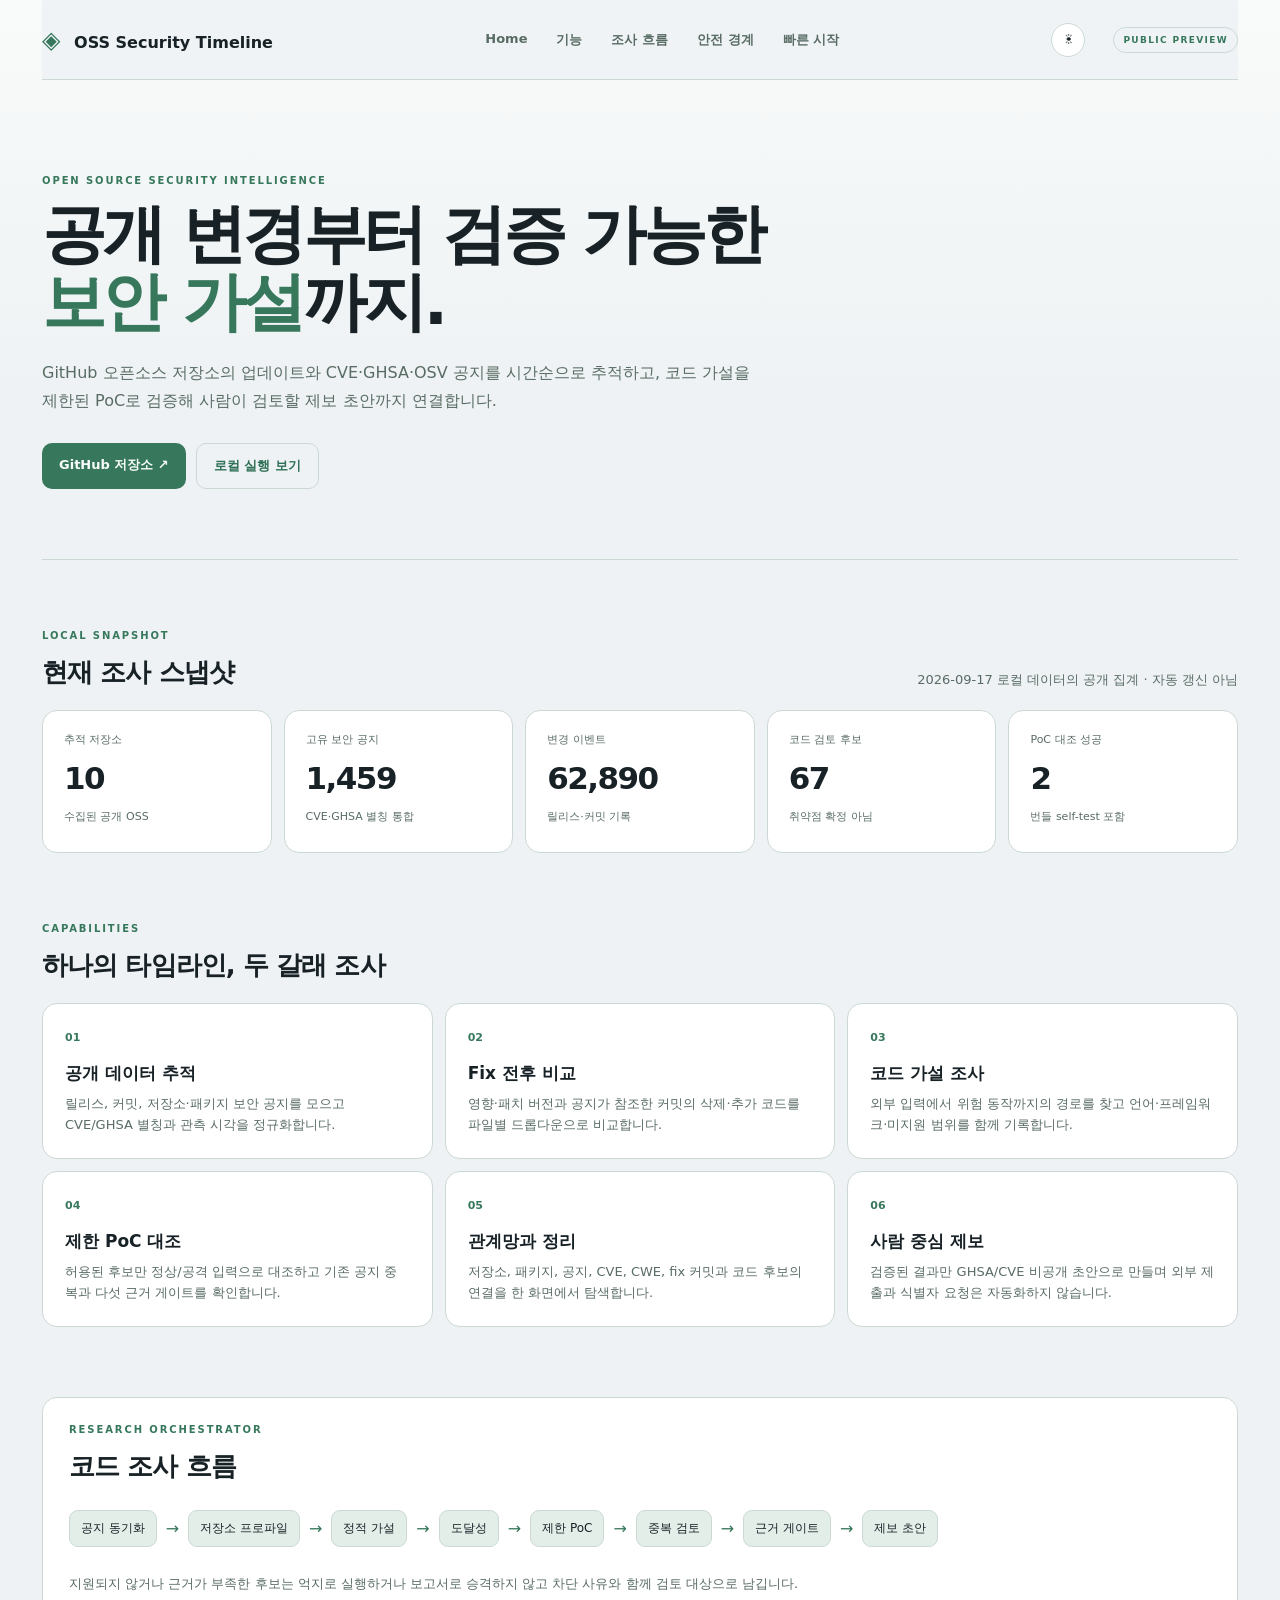
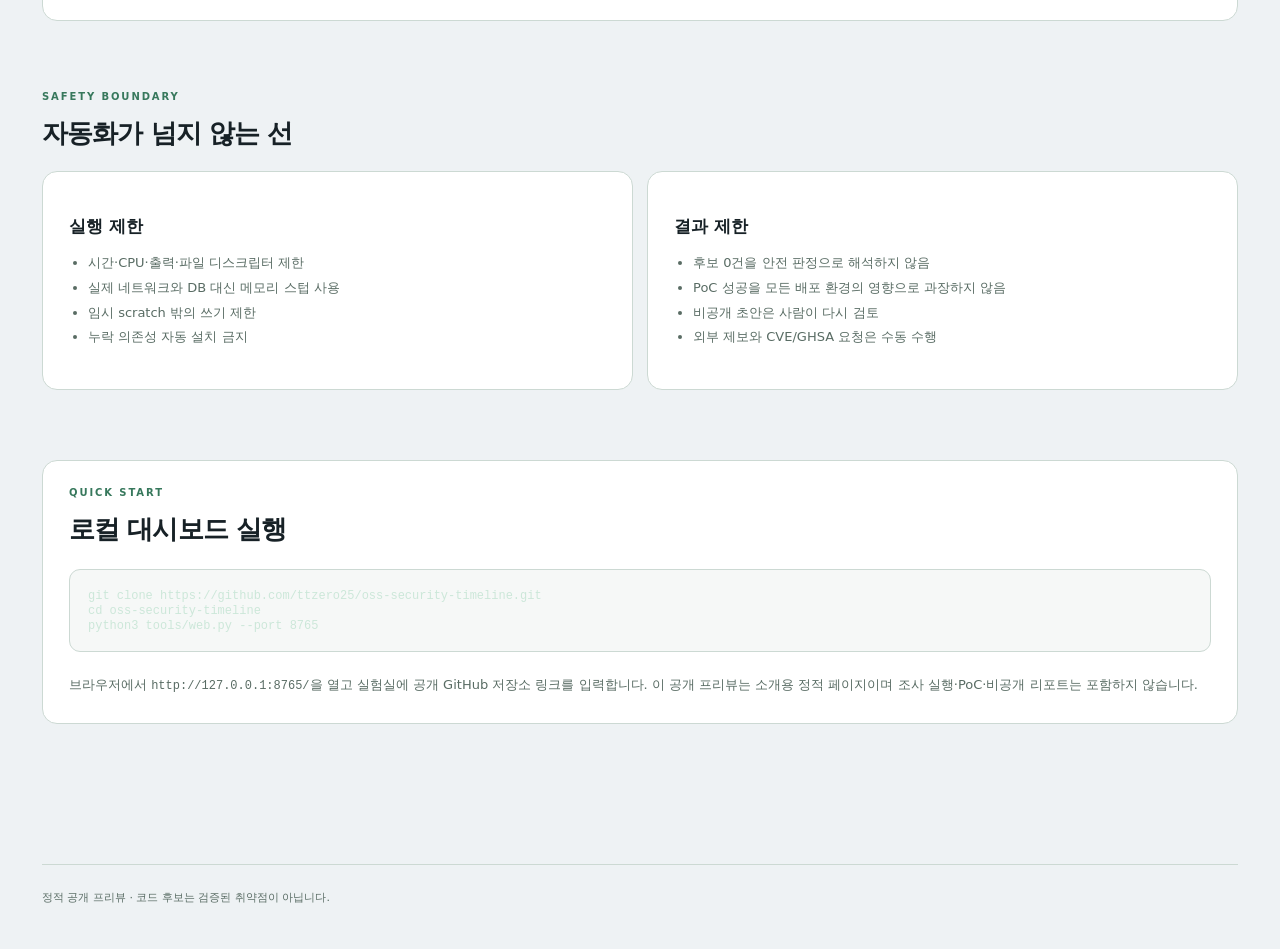
==== site/index.html @ c3393b5b "add GitHub Pages public preview" ====
<!doctype html>
<html lang="ko">
<head>
  <meta charset="utf-8">
  <meta name="viewport" content="width=device-width, initial-scale=1">
  <meta name="robots" content="noindex, nofollow">
  <meta name="description" content="OSS Security Timeline 프로젝트 공유 대시보드">
  <title>OSS Security Timeline</title>
  <link rel="stylesheet" href="styles.css">
</head>
<body>
  <div class="shell">
    <header class="topbar">
      <a class="brand" href="#home"><span>◈</span> OSS Security Timeline</a>
      <nav aria-label="페이지 섹션">
        <a href="#home">Home</a>
        <a href="#features">기능</a>
        <a href="#workflow">조사 흐름</a>
        <a href="#safety">안전 경계</a>
        <a href="#start">빠른 시작</a>
      </nav>
      <button id="theme-toggle" type="button" aria-label="낮과 밤 밝기 전환">☾</button>
      <span class="badge">PUBLIC PREVIEW</span>
    </header>

    <main id="home">
      <section class="hero">
        <span class="eyebrow">OPEN SOURCE SECURITY INTELLIGENCE</span>
        <h1>공개 변경부터 검증 가능한<br><em>보안 가설</em>까지.</h1>
        <p>GitHub 오픈소스 저장소의 업데이트와 CVE·GHSA·OSV 공지를 시간순으로 추적하고, 코드 가설을 제한된 PoC로 검증해 사람이 검토할 제보 초안까지 연결합니다.</p>
        <div class="hero-actions">
          <a class="button" href="https://github.com/ttzero25/oss-security-timeline">GitHub 저장소 ↗</a>
          <a class="secondary" href="#start">로컬 실행 보기</a>
        </div>
      </section>

      <section aria-labelledby="snapshot-title">
        <div class="section-heading">
          <div><span class="eyebrow">LOCAL SNAPSHOT</span><h2 id="snapshot-title">현재 조사 스냅샷</h2></div>
          <p>2026-09-17 로컬 데이터의 공개 집계 · 자동 갱신 아님</p>
        </div>
        <div class="metrics">
          <article><span>추적 저장소</span><strong>10</strong><small>수집된 공개 OSS</small></article>
          <article><span>고유 보안 공지</span><strong>1,459</strong><small>CVE·GHSA 별칭 통합</small></article>
          <article><span>변경 이벤트</span><strong>62,890</strong><small>릴리스·커밋 기록</small></article>
          <article><span>코드 검토 후보</span><strong>67</strong><small>취약점 확정 아님</small></article>
          <article><span>PoC 대조 성공</span><strong>2</strong><small>번들 self-test 포함</small></article>
        </div>
      </section>

      <section id="features" aria-labelledby="features-title">
        <div class="section-heading">
          <div><span class="eyebrow">CAPABILITIES</span><h2 id="features-title">하나의 타임라인, 두 갈래 조사</h2></div>
        </div>
        <div class="cards">
          <article><b>01</b><h3>공개 데이터 추적</h3><p>릴리스, 커밋, 저장소·패키지 보안 공지를 모으고 CVE/GHSA 별칭과 관측 시각을 정규화합니다.</p></article>
          <article><b>02</b><h3>Fix 전후 비교</h3><p>영향·패치 버전과 공지가 참조한 커밋의 삭제·추가 코드를 파일별 드롭다운으로 비교합니다.</p></article>
          <article><b>03</b><h3>코드 가설 조사</h3><p>외부 입력에서 위험 동작까지의 경로를 찾고 언어·프레임워크·미지원 범위를 함께 기록합니다.</p></article>
          <article><b>04</b><h3>제한 PoC 대조</h3><p>허용된 후보만 정상/공격 입력으로 대조하고 기존 공지 중복과 다섯 근거 게이트를 확인합니다.</p></article>
          <article><b>05</b><h3>관계망과 정리</h3><p>저장소, 패키지, 공지, CVE, CWE, fix 커밋과 코드 후보의 연결을 한 화면에서 탐색합니다.</p></article>
          <article><b>06</b><h3>사람 중심 제보</h3><p>검증된 결과만 GHSA/CVE 비공개 초안으로 만들며 외부 제출과 식별자 요청은 자동화하지 않습니다.</p></article>
        </div>
      </section>

      <section id="workflow" class="panel" aria-labelledby="workflow-title">
        <span class="eyebrow">RESEARCH ORCHESTRATOR</span>
        <h2 id="workflow-title">코드 조사 흐름</h2>
        <div class="flow" aria-label="조사 처리 순서">
          <span>공지 동기화</span><i>→</i><span>저장소 프로파일</span><i>→</i><span>정적 가설</span><i>→</i><span>도달성</span><i>→</i><span>제한 PoC</span><i>→</i><span>중복 검토</span><i>→</i><span>근거 게이트</span><i>→</i><span>제보 초안</span>
        </div>
        <p>지원되지 않거나 근거가 부족한 후보는 억지로 실행하거나 보고서로 승격하지 않고 차단 사유와 함께 검토 대상으로 남깁니다.</p>
      </section>

      <section id="safety" aria-labelledby="safety-title">
        <div class="section-heading">
          <div><span class="eyebrow">SAFETY BOUNDARY</span><h2 id="safety-title">자동화가 넘지 않는 선</h2></div>
        </div>
        <div class="split">
          <div class="panel">
            <h3>실행 제한</h3>
            <ul>
              <li>시간·CPU·출력·파일 디스크립터 제한</li>
              <li>실제 네트워크와 DB 대신 메모리 스텁 사용</li>
              <li>임시 scratch 밖의 쓰기 제한</li>
              <li>누락 의존성 자동 설치 금지</li>
            </ul>
          </div>
          <div class="panel">
            <h3>결과 제한</h3>
            <ul>
              <li>후보 0건을 안전 판정으로 해석하지 않음</li>
              <li>PoC 성공을 모든 배포 환경의 영향으로 과장하지 않음</li>
              <li>비공개 초안은 사람이 다시 검토</li>
              <li>외부 제보와 CVE/GHSA 요청은 수동 수행</li>
            </ul>
          </div>
        </div>
      </section>

      <section id="start" class="panel start" aria-labelledby="start-title">
        <span class="eyebrow">QUICK START</span>
        <h2 id="start-title">로컬 대시보드 실행</h2>
        <pre><code>git clone https://github.com/ttzero25/oss-security-timeline.git
cd oss-security-timeline
python3 tools/web.py --port 8765</code></pre>
        <p>브라우저에서 <code>http://127.0.0.1:8765/</code>을 열고 실험실에 공개 GitHub 저장소 링크를 입력합니다. 이 공개 프리뷰는 소개용 정적 페이지이며 조사 실행·PoC·비공개 리포트는 포함하지 않습니다.</p>
      </section>
    </main>

    <footer>정적 공개 프리뷰 · 코드 후보는 검증된 취약점이 아닙니다.</footer>
  </div>
  <script src="app.js"></script>
</body>
</html>
---- site/styles.css ----
:root{color-scheme:dark;font-family:Inter,ui-sans-serif,system-ui,-apple-system,BlinkMacSystemFont,"Segoe UI",sans-serif;--bg:#0b1014;--surface:#121e1b;--surface2:#172620;--text:#eaf1f1;--muted:#9fb2aa;--border:#2a4037;--accent:#78c7a5;--accent2:#a6d8c2;--ink:#13271f}*{box-sizing:border-box}html{scroll-behavior:smooth}body{margin:0;background:linear-gradient(180deg,#10171d 0,var(--bg) 390px);color:var(--text)}.shell{max-width:1260px;margin:auto;padding:0 32px}a{color:var(--accent);text-decoration:none}.topbar{min-height:80px;display:flex;align-items:center;gap:28px;border-bottom:1px solid var(--border);position:sticky;top:0;z-index:5;background:color-mix(in srgb,var(--bg) 91%,transparent);backdrop-filter:blur(14px)}.brand{color:var(--text);font-weight:800;white-space:nowrap}.brand span{font-size:24px;margin-right:8px;color:var(--accent)}nav{display:flex;gap:5px;margin:auto}nav a{padding:9px 12px;border-radius:9px;color:var(--muted);font-size:13px;font-weight:700}nav a:hover{background:var(--surface2);color:var(--accent2)}#theme-toggle{width:34px;height:34px;border:1px solid var(--border);border-radius:50%;background:var(--surface);color:var(--text);cursor:pointer}.badge{font-size:9px;font-weight:900;letter-spacing:.15em;color:var(--accent);border:1px solid var(--border);border-radius:99px;padding:7px 9px;white-space:nowrap}main{padding:35px 0 70px}section{margin-bottom:70px;scroll-margin-top:105px}.hero{padding:60px 0 70px;border-bottom:1px solid var(--border)}.eyebrow{display:block;margin-bottom:14px;color:var(--accent);font-size:10px;font-weight:900;letter-spacing:.19em}.hero h1{margin:0 0 22px;font-size:clamp(38px,5vw,67px);line-height:1.07;letter-spacing:-.055em}.hero em{color:var(--accent);font-style:normal}.hero p{max-width:720px;color:var(--muted);font-size:16px;line-height:1.75}.hero-actions{display:flex;gap:10px;margin-top:28px}.button,.secondary{padding:13px 17px;border-radius:10px;font-weight:800;font-size:13px}.button{background:var(--accent);color:var(--ink)}.secondary{border:1px solid var(--border);color:var(--accent2)}.section-heading{display:flex;align-items:end;justify-content:space-between;gap:20px;margin-bottom:20px}.section-heading h2,.panel h2{margin:0;font-size:26px;letter-spacing:-.035em}.section-heading p,.panel p{margin:0;color:var(--muted);line-height:1.65;font-size:13px}.metrics{display:grid;grid-template-columns:repeat(5,1fr);gap:12px}.metrics article,.cards article,.panel{background:var(--surface);border:1px solid var(--border);border-radius:15px}.metrics article{min-height:143px;padding:21px}.metrics span,.metrics small{display:block;color:var(--muted);font-size:11px}.metrics strong{display:block;margin:13px 0;font-size:31px;letter-spacing:-.05em}.cards{display:grid;grid-template-columns:repeat(3,1fr);gap:12px}.cards article{padding:22px}.cards b{color:var(--accent);font-size:11px}.cards h3,.panel h3{margin:17px 0 8px;font-size:17px}.cards p{margin:0;color:var(--muted);line-height:1.65;font-size:13px}.panel{padding:26px}.flow{display:flex;align-items:center;gap:9px;flex-wrap:wrap;margin:26px 0}.flow span{padding:9px 11px;border-radius:9px;background:var(--surface2);border:1px solid var(--border);font-size:12px}.flow i{color:var(--accent);font-style:normal}.split{display:grid;grid-template-columns:1fr 1fr;gap:14px}.panel ul{padding-left:19px;color:var(--muted);line-height:1.9;font-size:13px}.start pre{margin:22px 0;background:#08100d;border:1px solid var(--border);border-radius:11px;padding:18px;overflow:auto;color:#cce7d9}.start code{font-family:"SFMono-Regular",Consolas,monospace;font-size:12px}footer{border-top:1px solid var(--border);padding:25px 0 45px;color:var(--muted);font-size:11px}[data-theme=light]{color-scheme:light;--bg:#eef2f4;--surface:#fff;--surface2:#e4eee9;--text:#172126;--muted:#596c64;--border:#ccd9d3;--accent:#37785c;--accent2:#2f6f55;--ink:#f7fbf9}[data-theme=light] body{background:linear-gradient(180deg,#f9fbfa 0,var(--bg) 390px)}[data-theme=light] .start pre{background:#f6f8f7}.noscript{color:var(--muted)}@media(max-width:900px){.metrics{grid-template-columns:repeat(3,1fr)}.cards{grid-template-columns:repeat(2,1fr)}nav{display:none}.topbar{gap:14px}.badge{margin-left:auto}}@media(max-width:620px){.shell{padding:0 18px}.topbar{min-height:68px}.badge{display:none}.hero{padding-top:38px}.metrics,.cards,.split{grid-template-columns:1fr}.section-heading{display:block}.section-heading p{margin-top:8px}.hero-actions{display:block}.hero-actions a{display:block;margin-top:9px;text-align:center}}
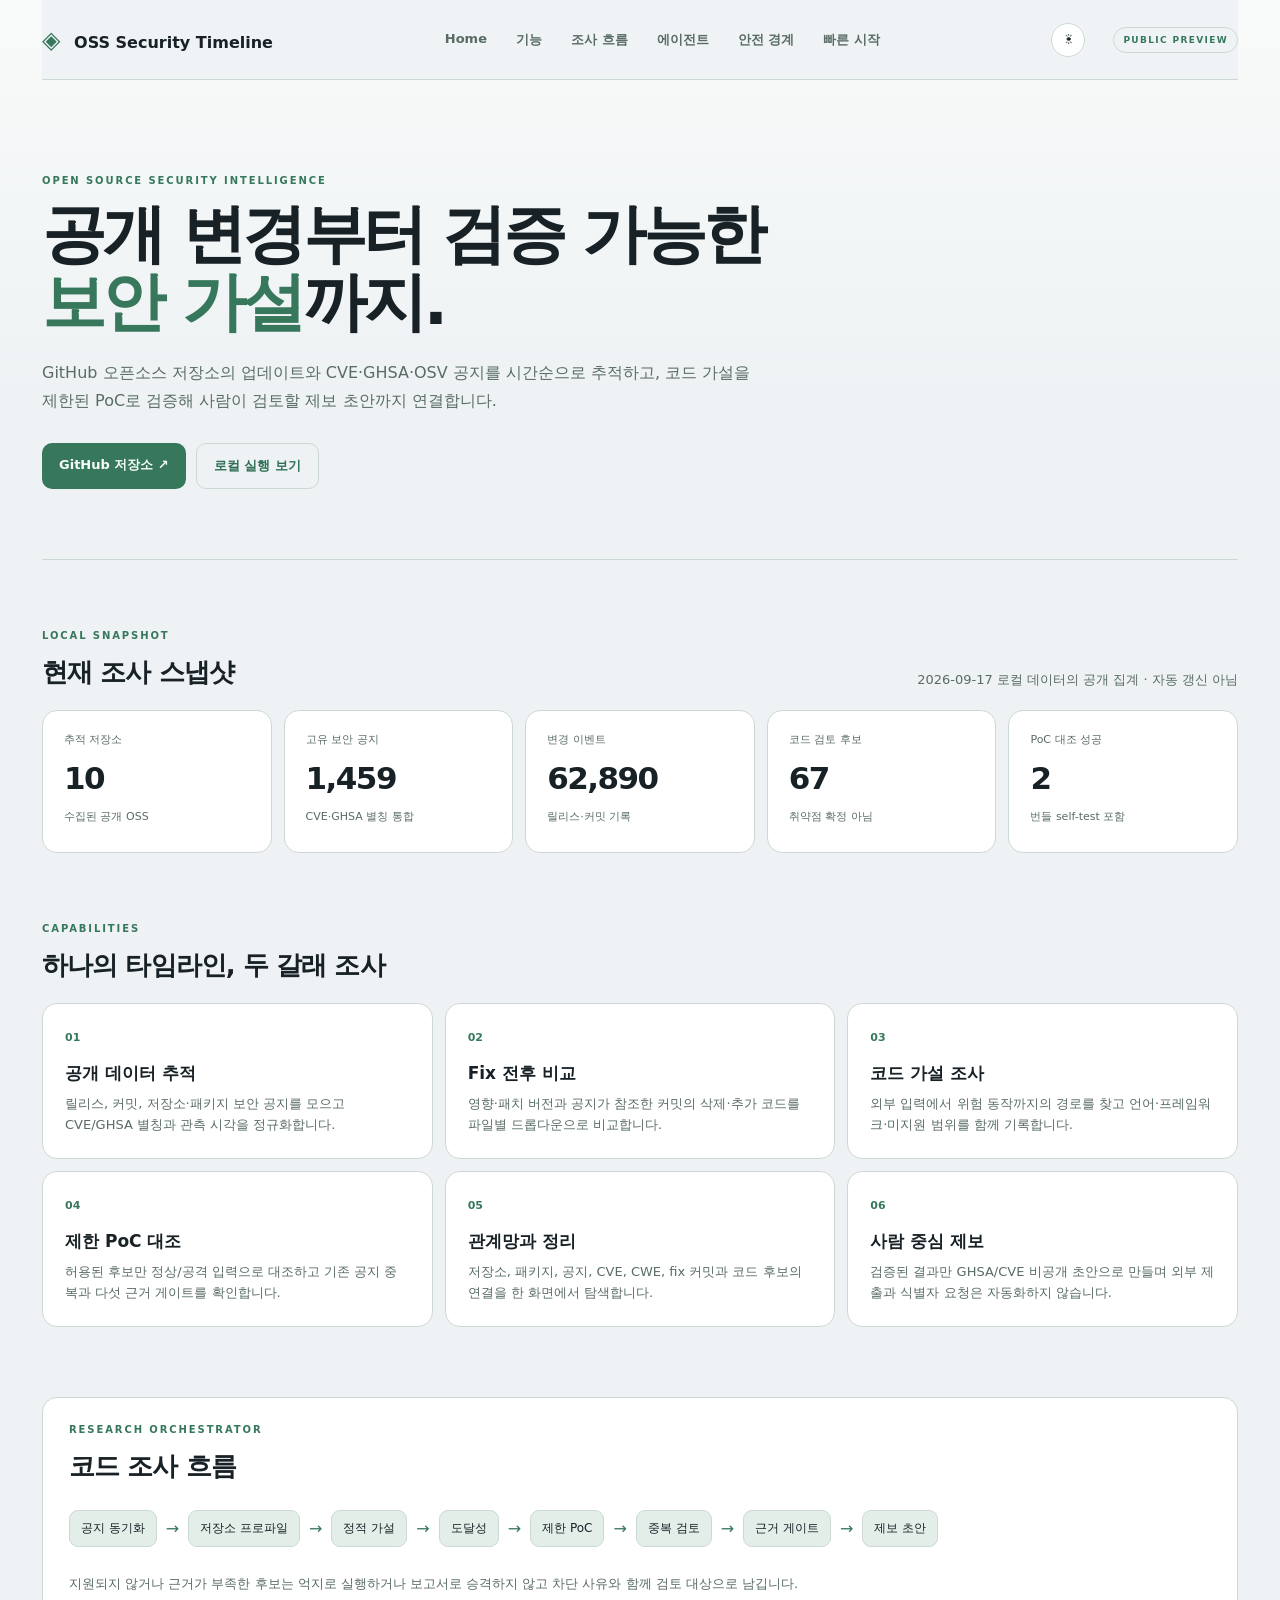
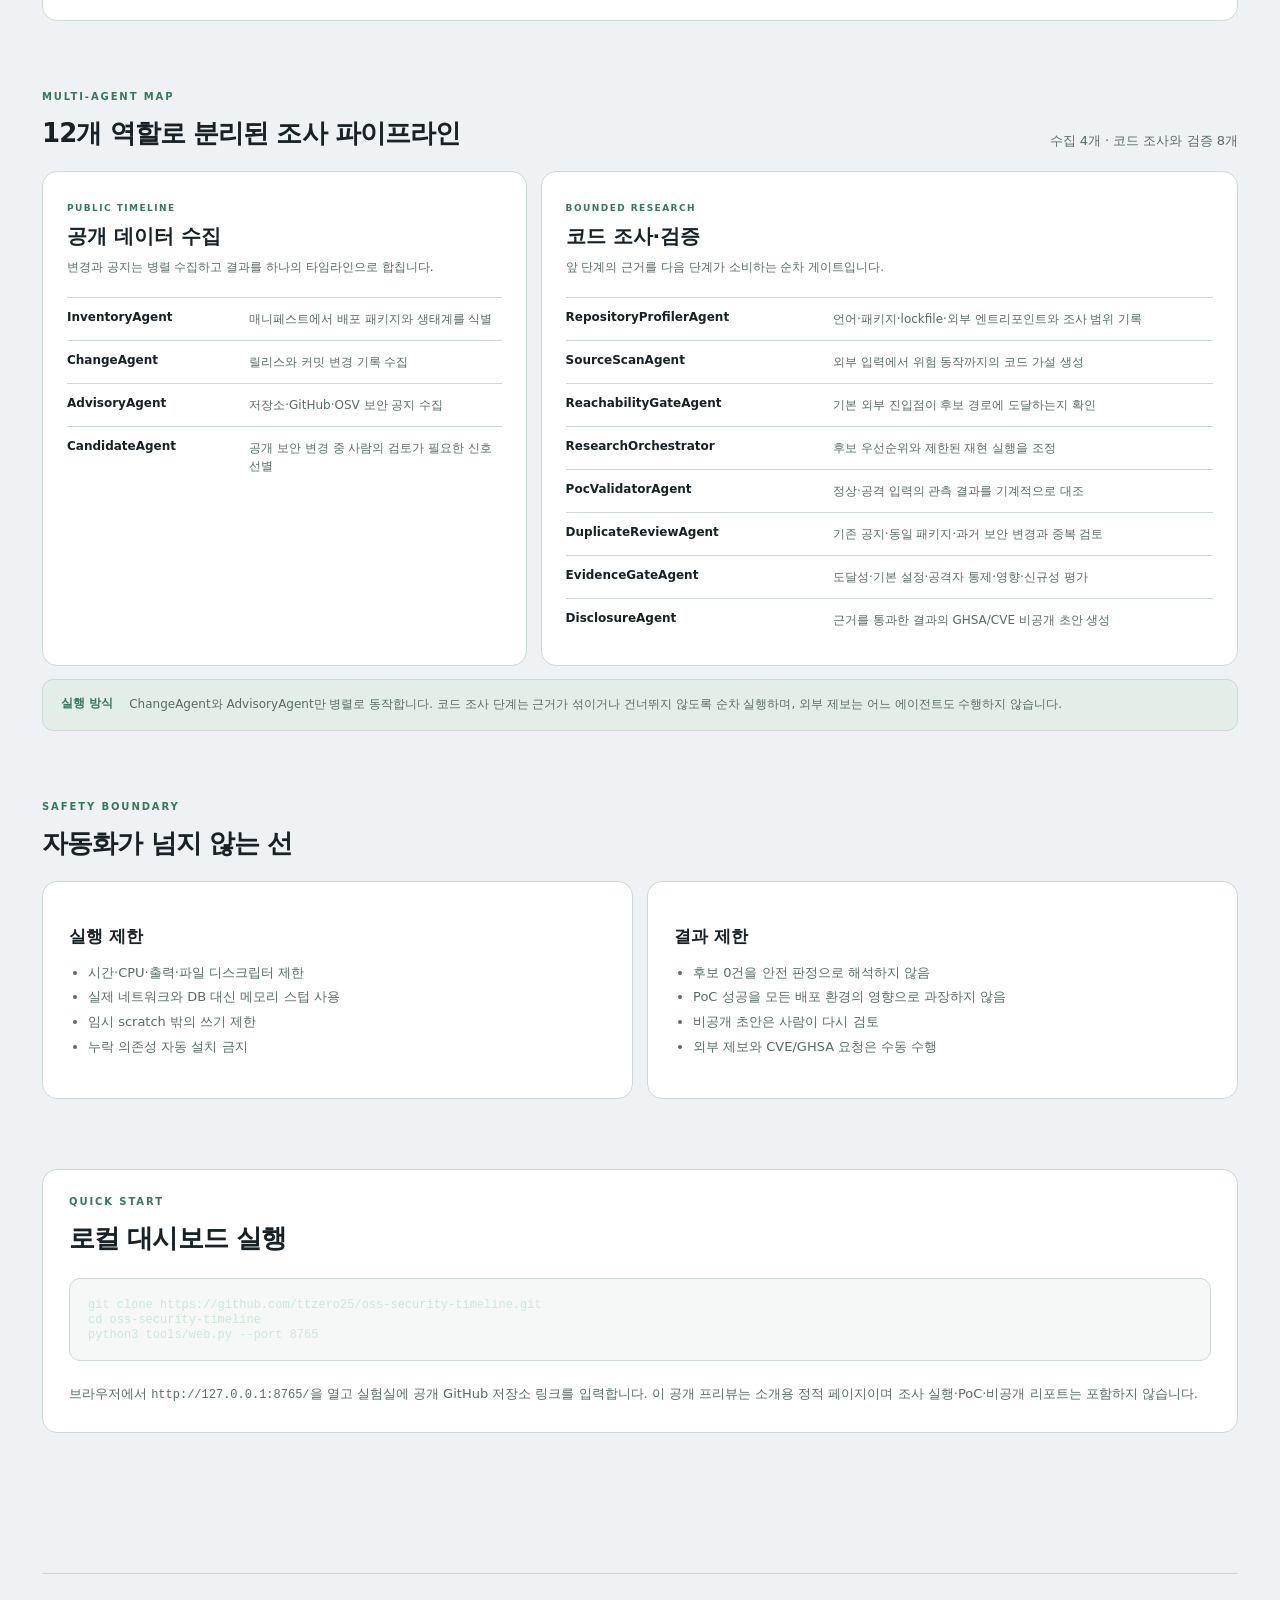
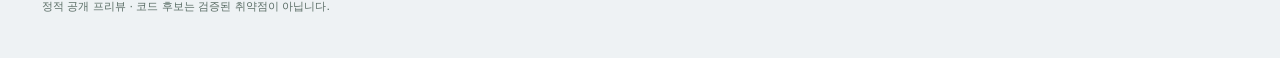
==== commit 42d340f0: "document multi-agent architecture on preview" ====
--- a/site/index.html
+++ b/site/index.html
@@ -16,6 +16,7 @@
         <a href="#home">Home</a>
         <a href="#features">기능</a>
         <a href="#workflow">조사 흐름</a>
+        <a href="#agents">에이전트</a>
         <a href="#safety">안전 경계</a>
         <a href="#start">빠른 시작</a>
       </nav>
@@ -71,6 +72,38 @@
         <p>지원되지 않거나 근거가 부족한 후보는 억지로 실행하거나 보고서로 승격하지 않고 차단 사유와 함께 검토 대상으로 남깁니다.</p>
       </section>
 
+      <section id="agents" aria-labelledby="agents-title">
+        <div class="section-heading">
+          <div><span class="eyebrow">MULTI-AGENT MAP</span><h2 id="agents-title">12개 역할로 분리된 조사 파이프라인</h2></div>
+          <p>수집 4개 · 코드 조사와 검증 8개</p>
+        </div>
+        <div class="agent-lanes">
+          <article class="agent-lane">
+            <div class="lane-head"><span>PUBLIC TIMELINE</span><h3>공개 데이터 수집</h3><p>변경과 공지는 병렬 수집하고 결과를 하나의 타임라인으로 합칩니다.</p></div>
+            <ol class="agent-list">
+              <li><b>InventoryAgent</b><span>매니페스트에서 배포 패키지와 생태계를 식별</span></li>
+              <li><b>ChangeAgent</b><span>릴리스와 커밋 변경 기록 수집</span></li>
+              <li><b>AdvisoryAgent</b><span>저장소·GitHub·OSV 보안 공지 수집</span></li>
+              <li><b>CandidateAgent</b><span>공개 보안 변경 중 사람의 검토가 필요한 신호 선별</span></li>
+            </ol>
+          </article>
+          <article class="agent-lane research-lane">
+            <div class="lane-head"><span>BOUNDED RESEARCH</span><h3>코드 조사·검증</h3><p>앞 단계의 근거를 다음 단계가 소비하는 순차 게이트입니다.</p></div>
+            <ol class="agent-list">
+              <li><b>RepositoryProfilerAgent</b><span>언어·패키지·lockfile·외부 엔트리포인트와 조사 범위 기록</span></li>
+              <li><b>SourceScanAgent</b><span>외부 입력에서 위험 동작까지의 코드 가설 생성</span></li>
+              <li><b>ReachabilityGateAgent</b><span>기본 외부 진입점이 후보 경로에 도달하는지 확인</span></li>
+              <li><b>ResearchOrchestrator</b><span>후보 우선순위와 제한된 재현 실행을 조정</span></li>
+              <li><b>PocValidatorAgent</b><span>정상·공격 입력의 관측 결과를 기계적으로 대조</span></li>
+              <li><b>DuplicateReviewAgent</b><span>기존 공지·동일 패키지·과거 보안 변경과 중복 검토</span></li>
+              <li><b>EvidenceGateAgent</b><span>도달성·기본 설정·공격자 통제·영향·신규성 평가</span></li>
+              <li><b>DisclosureAgent</b><span>근거를 통과한 결과의 GHSA/CVE 비공개 초안 생성</span></li>
+            </ol>
+          </article>
+        </div>
+        <div class="agent-note"><b>실행 방식</b><span>ChangeAgent와 AdvisoryAgent만 병렬로 동작합니다. 코드 조사 단계는 근거가 섞이거나 건너뛰지 않도록 순차 실행하며, 외부 제보는 어느 에이전트도 수행하지 않습니다.</span></div>
+      </section>
+
       <section id="safety" aria-labelledby="safety-title">
         <div class="section-heading">
           <div><span class="eyebrow">SAFETY BOUNDARY</span><h2 id="safety-title">자동화가 넘지 않는 선</h2></div>
--- a/site/styles.css
+++ b/site/styles.css
@@ -1 +1 @@
-:root{color-scheme:dark;font-family:Inter,ui-sans-serif,system-ui,-apple-system,BlinkMacSystemFont,"Segoe UI",sans-serif;--bg:#0b1014;--surface:#121e1b;--surface2:#172620;--text:#eaf1f1;--muted:#9fb2aa;--border:#2a4037;--accent:#78c7a5;--accent2:#a6d8c2;--ink:#13271f}*{box-sizing:border-box}html{scroll-behavior:smooth}body{margin:0;background:linear-gradient(180deg,#10171d 0,var(--bg) 390px);color:var(--text)}.shell{max-width:1260px;margin:auto;padding:0 32px}a{color:var(--accent);text-decoration:none}.topbar{min-height:80px;display:flex;align-items:center;gap:28px;border-bottom:1px solid var(--border);position:sticky;top:0;z-index:5;background:color-mix(in srgb,var(--bg) 91%,transparent);backdrop-filter:blur(14px)}.brand{color:var(--text);font-weight:800;white-space:nowrap}.brand span{font-size:24px;margin-right:8px;color:var(--accent)}nav{display:flex;gap:5px;margin:auto}nav a{padding:9px 12px;border-radius:9px;color:var(--muted);font-size:13px;font-weight:700}nav a:hover{background:var(--surface2);color:var(--accent2)}#theme-toggle{width:34px;height:34px;border:1px solid var(--border);border-radius:50%;background:var(--surface);color:var(--text);cursor:pointer}.badge{font-size:9px;font-weight:900;letter-spacing:.15em;color:var(--accent);border:1px solid var(--border);border-radius:99px;padding:7px 9px;white-space:nowrap}main{padding:35px 0 70px}section{margin-bottom:70px;scroll-margin-top:105px}.hero{padding:60px 0 70px;border-bottom:1px solid var(--border)}.eyebrow{display:block;margin-bottom:14px;color:var(--accent);font-size:10px;font-weight:900;letter-spacing:.19em}.hero h1{margin:0 0 22px;font-size:clamp(38px,5vw,67px);line-height:1.07;letter-spacing:-.055em}.hero em{color:var(--accent);font-style:normal}.hero p{max-width:720px;color:var(--muted);font-size:16px;line-height:1.75}.hero-actions{display:flex;gap:10px;margin-top:28px}.button,.secondary{padding:13px 17px;border-radius:10px;font-weight:800;font-size:13px}.button{background:var(--accent);color:var(--ink)}.secondary{border:1px solid var(--border);color:var(--accent2)}.section-heading{display:flex;align-items:end;justify-content:space-between;gap:20px;margin-bottom:20px}.section-heading h2,.panel h2{margin:0;font-size:26px;letter-spacing:-.035em}.section-heading p,.panel p{margin:0;color:var(--muted);line-height:1.65;font-size:13px}.metrics{display:grid;grid-template-columns:repeat(5,1fr);gap:12px}.metrics article,.cards article,.panel{background:var(--surface);border:1px solid var(--border);border-radius:15px}.metrics article{min-height:143px;padding:21px}.metrics span,.metrics small{display:block;color:var(--muted);font-size:11px}.metrics strong{display:block;margin:13px 0;font-size:31px;letter-spacing:-.05em}.cards{display:grid;grid-template-columns:repeat(3,1fr);gap:12px}.cards article{padding:22px}.cards b{color:var(--accent);font-size:11px}.cards h3,.panel h3{margin:17px 0 8px;font-size:17px}.cards p{margin:0;color:var(--muted);line-height:1.65;font-size:13px}.panel{padding:26px}.flow{display:flex;align-items:center;gap:9px;flex-wrap:wrap;margin:26px 0}.flow span{padding:9px 11px;border-radius:9px;background:var(--surface2);border:1px solid var(--border);font-size:12px}.flow i{color:var(--accent);font-style:normal}.split{display:grid;grid-template-columns:1fr 1fr;gap:14px}.panel ul{padding-left:19px;color:var(--muted);line-height:1.9;font-size:13px}.start pre{margin:22px 0;background:#08100d;border:1px solid var(--border);border-radius:11px;padding:18px;overflow:auto;color:#cce7d9}.start code{font-family:"SFMono-Regular",Consolas,monospace;font-size:12px}footer{border-top:1px solid var(--border);padding:25px 0 45px;color:var(--muted);font-size:11px}[data-theme=light]{color-scheme:light;--bg:#eef2f4;--surface:#fff;--surface2:#e4eee9;--text:#172126;--muted:#596c64;--border:#ccd9d3;--accent:#37785c;--accent2:#2f6f55;--ink:#f7fbf9}[data-theme=light] body{background:linear-gradient(180deg,#f9fbfa 0,var(--bg) 390px)}[data-theme=light] .start pre{background:#f6f8f7}.noscript{color:var(--muted)}@media(max-width:900px){.metrics{grid-template-columns:repeat(3,1fr)}.cards{grid-template-columns:repeat(2,1fr)}nav{display:none}.topbar{gap:14px}.badge{margin-left:auto}}@media(max-width:620px){.shell{padding:0 18px}.topbar{min-height:68px}.badge{display:none}.hero{padding-top:38px}.metrics,.cards,.split{grid-template-columns:1fr}.section-heading{display:block}.section-heading p{margin-top:8px}.hero-actions{display:block}.hero-actions a{display:block;margin-top:9px;text-align:center}}
+:root{color-scheme:dark;font-family:Inter,ui-sans-serif,system-ui,-apple-system,BlinkMacSystemFont,"Segoe UI",sans-serif;--bg:#0b1014;--surface:#121e1b;--surface2:#172620;--text:#eaf1f1;--muted:#9fb2aa;--border:#2a4037;--accent:#78c7a5;--accent2:#a6d8c2;--ink:#13271f}*{box-sizing:border-box}html{scroll-behavior:smooth}body{margin:0;background:linear-gradient(180deg,#10171d 0,var(--bg) 390px);color:var(--text)}.shell{max-width:1260px;margin:auto;padding:0 32px}a{color:var(--accent);text-decoration:none}.topbar{min-height:80px;display:flex;align-items:center;gap:28px;border-bottom:1px solid var(--border);position:sticky;top:0;z-index:5;background:color-mix(in srgb,var(--bg) 91%,transparent);backdrop-filter:blur(14px)}.brand{color:var(--text);font-weight:800;white-space:nowrap}.brand span{font-size:24px;margin-right:8px;color:var(--accent)}nav{display:flex;gap:5px;margin:auto}nav a{padding:9px 12px;border-radius:9px;color:var(--muted);font-size:13px;font-weight:700}nav a:hover{background:var(--surface2);color:var(--accent2)}#theme-toggle{width:34px;height:34px;border:1px solid var(--border);border-radius:50%;background:var(--surface);color:var(--text);cursor:pointer}.badge{font-size:9px;font-weight:900;letter-spacing:.15em;color:var(--accent);border:1px solid var(--border);border-radius:99px;padding:7px 9px;white-space:nowrap}main{padding:35px 0 70px}section{margin-bottom:70px;scroll-margin-top:105px}.hero{padding:60px 0 70px;border-bottom:1px solid var(--border)}.eyebrow{display:block;margin-bottom:14px;color:var(--accent);font-size:10px;font-weight:900;letter-spacing:.19em}.hero h1{margin:0 0 22px;font-size:clamp(38px,5vw,67px);line-height:1.07;letter-spacing:-.055em}.hero em{color:var(--accent);font-style:normal}.hero p{max-width:720px;color:var(--muted);font-size:16px;line-height:1.75}.hero-actions{display:flex;gap:10px;margin-top:28px}.button,.secondary{padding:13px 17px;border-radius:10px;font-weight:800;font-size:13px}.button{background:var(--accent);color:var(--ink)}.secondary{border:1px solid var(--border);color:var(--accent2)}.section-heading{display:flex;align-items:end;justify-content:space-between;gap:20px;margin-bottom:20px}.section-heading h2,.panel h2{margin:0;font-size:26px;letter-spacing:-.035em}.section-heading p,.panel p{margin:0;color:var(--muted);line-height:1.65;font-size:13px}.metrics{display:grid;grid-template-columns:repeat(5,1fr);gap:12px}.metrics article,.cards article,.panel,.agent-lane{background:var(--surface);border:1px solid var(--border);border-radius:15px}.metrics article{min-height:143px;padding:21px}.metrics span,.metrics small{display:block;color:var(--muted);font-size:11px}.metrics strong{display:block;margin:13px 0;font-size:31px;letter-spacing:-.05em}.cards{display:grid;grid-template-columns:repeat(3,1fr);gap:12px}.cards article{padding:22px}.cards b{color:var(--accent);font-size:11px}.cards h3,.panel h3{margin:17px 0 8px;font-size:17px}.cards p{margin:0;color:var(--muted);line-height:1.65;font-size:13px}.panel{padding:26px}.flow{display:flex;align-items:center;gap:9px;flex-wrap:wrap;margin:26px 0}.flow span{padding:9px 11px;border-radius:9px;background:var(--surface2);border:1px solid var(--border);font-size:12px}.flow i{color:var(--accent);font-style:normal}.agent-lanes{display:grid;grid-template-columns:.82fr 1.18fr;gap:14px}.agent-lane{padding:24px}.lane-head>span{color:var(--accent);font-size:9px;font-weight:900;letter-spacing:.16em}.lane-head h3{margin:8px 0;font-size:20px}.lane-head p{margin:0;color:var(--muted);font-size:12px;line-height:1.6}.agent-list{list-style:none;padding:0;margin:20px 0 0;counter-reset:agents}.agent-list li{display:grid;grid-template-columns:minmax(150px,.8fr) 1.2fr;gap:14px;padding:12px 0;border-top:1px solid var(--border)}.agent-list b{font-size:12px;overflow-wrap:anywhere}.agent-list span{color:var(--muted);font-size:12px;line-height:1.5}.agent-note{display:flex;gap:16px;margin-top:13px;padding:15px 18px;border:1px solid var(--border);border-radius:11px;background:var(--surface2);font-size:12px}.agent-note b{color:var(--accent);white-space:nowrap}.agent-note span{color:var(--muted);line-height:1.6}.split{display:grid;grid-template-columns:1fr 1fr;gap:14px}.panel ul{padding-left:19px;color:var(--muted);line-height:1.9;font-size:13px}.start pre{margin:22px 0;background:#08100d;border:1px solid var(--border);border-radius:11px;padding:18px;overflow:auto;color:#cce7d9}.start code{font-family:"SFMono-Regular",Consolas,monospace;font-size:12px}footer{border-top:1px solid var(--border);padding:25px 0 45px;color:var(--muted);font-size:11px}[data-theme=light]{color-scheme:light;--bg:#eef2f4;--surface:#fff;--surface2:#e4eee9;--text:#172126;--muted:#596c64;--border:#ccd9d3;--accent:#37785c;--accent2:#2f6f55;--ink:#f7fbf9}[data-theme=light] body{background:linear-gradient(180deg,#f9fbfa 0,var(--bg) 390px)}[data-theme=light] .start pre{background:#f6f8f7}.noscript{color:var(--muted)}@media(max-width:900px){.metrics{grid-template-columns:repeat(3,1fr)}.cards{grid-template-columns:repeat(2,1fr)}.agent-lanes{grid-template-columns:1fr}nav{display:none}.topbar{gap:14px}.badge{margin-left:auto}}@media(max-width:620px){.shell{padding:0 18px}.topbar{min-height:68px}.badge{display:none}.hero{padding-top:38px}.metrics,.cards,.split{grid-template-columns:1fr}.agent-list li{grid-template-columns:1fr;gap:5px}.agent-note{display:block}.agent-note span{display:block;margin-top:7px}.section-heading{display:block}.section-heading p{margin-top:8px}.hero-actions{display:block}.hero-actions a{display:block;margin-top:9px;text-align:center}}
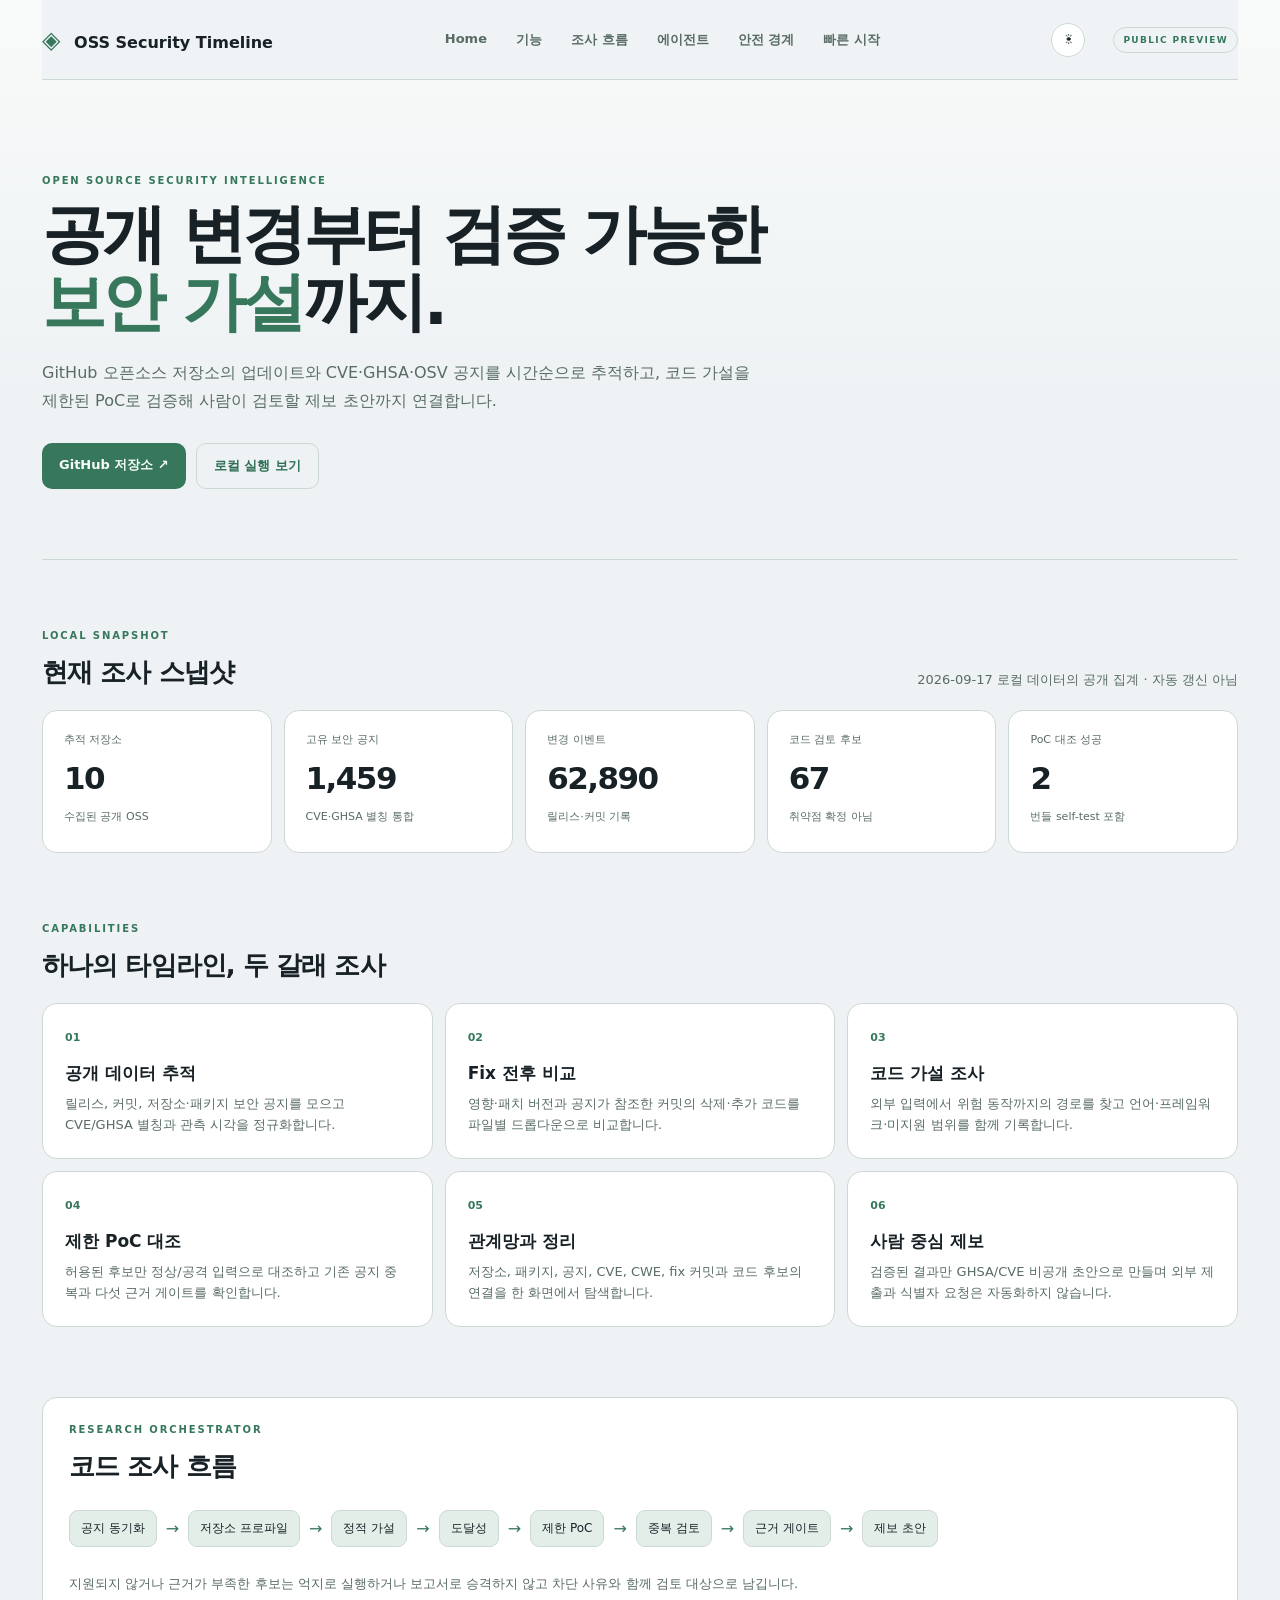
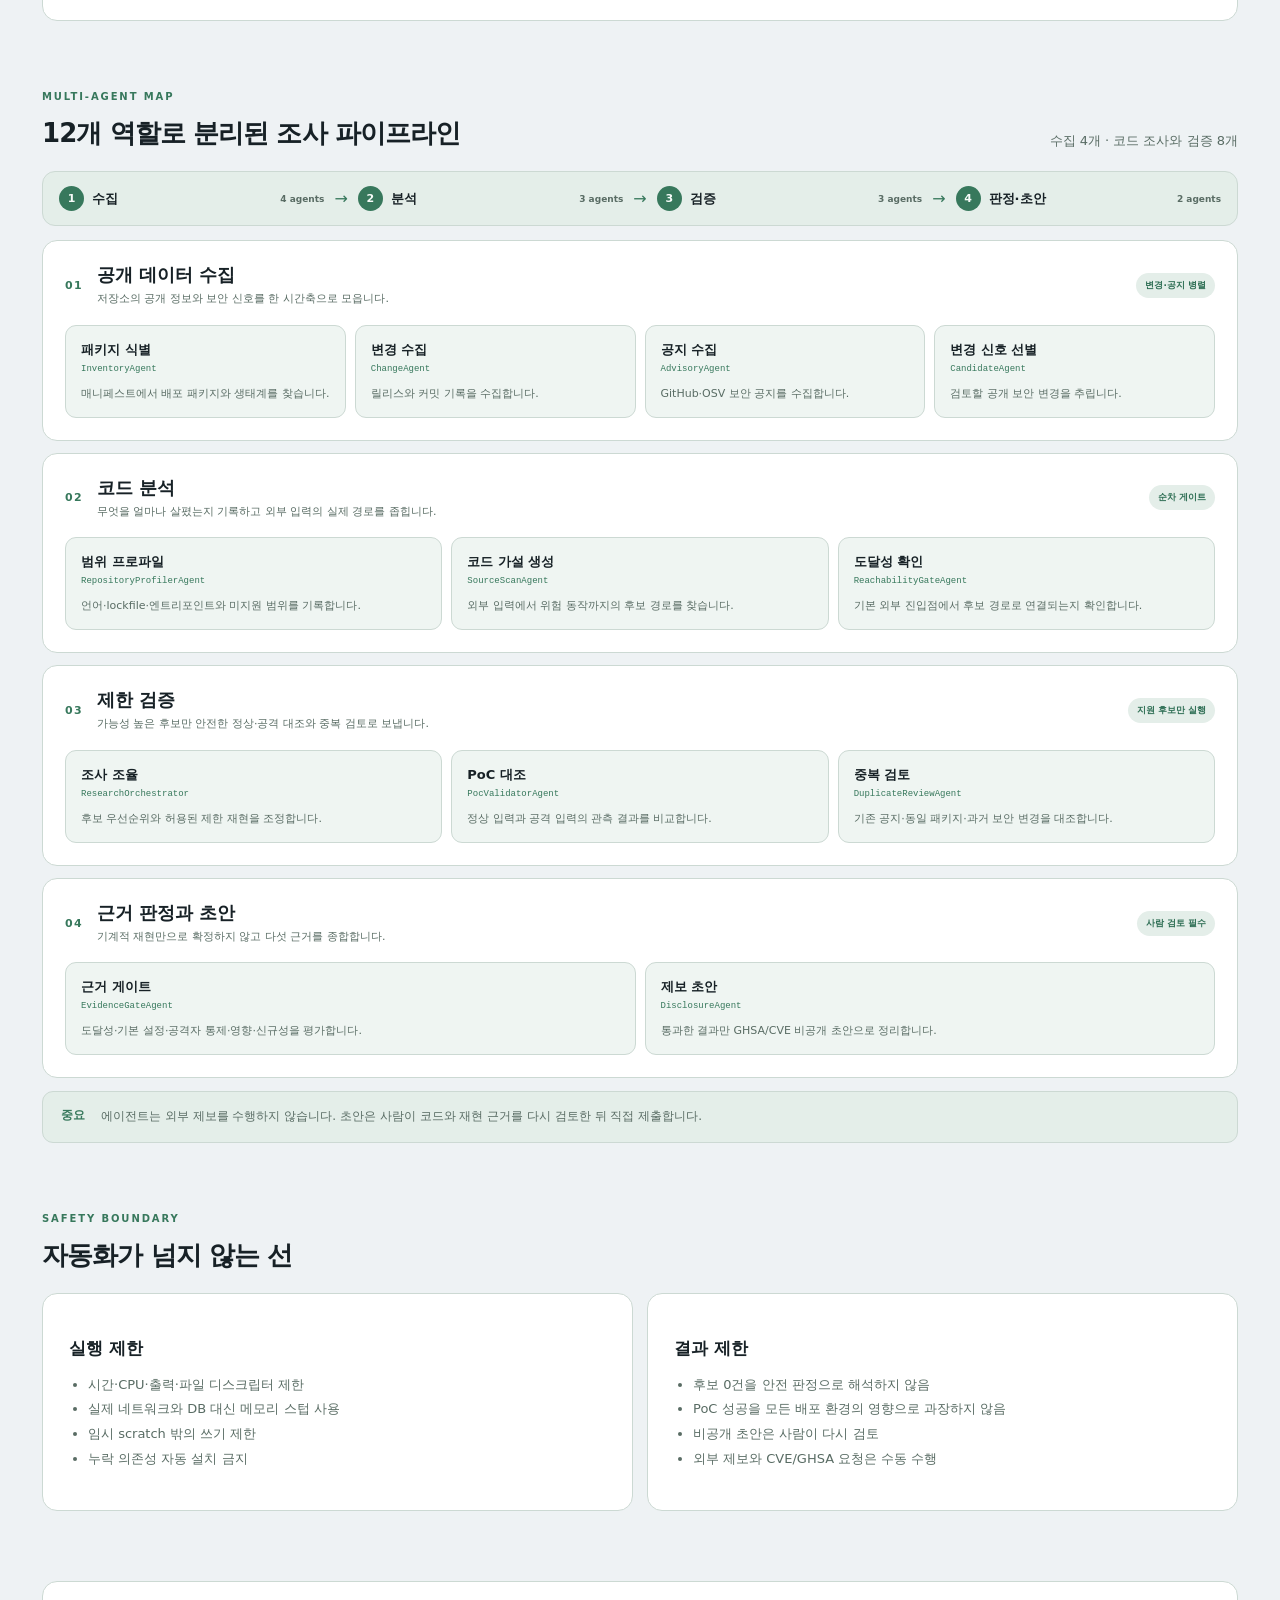
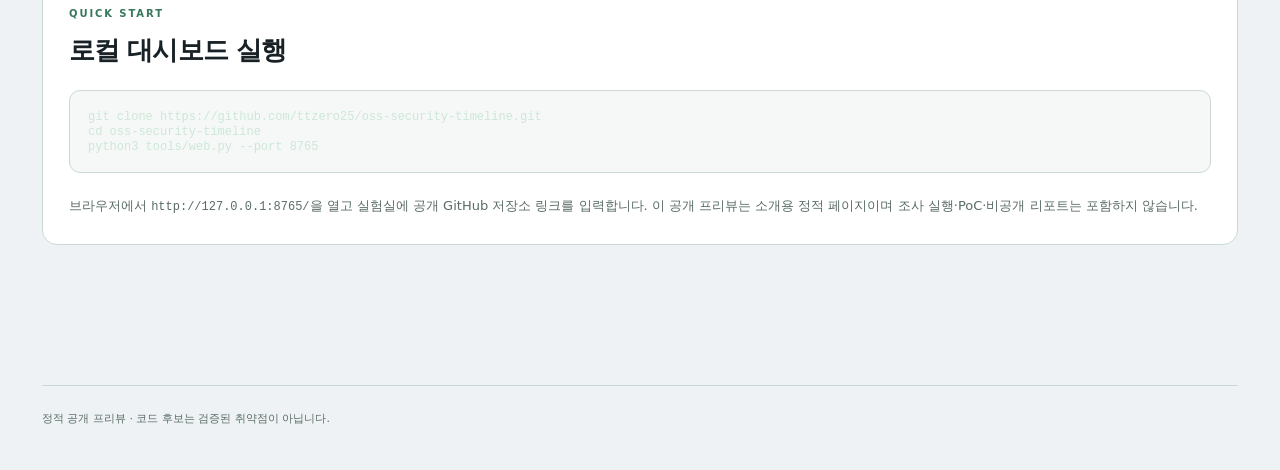
==== commit c9682d40: "improve agent map readability" ====
--- a/site/index.html
+++ b/site/index.html
@@ -7,6 +7,7 @@
   <meta name="description" content="OSS Security Timeline 프로젝트 공유 대시보드">
   <title>OSS Security Timeline</title>
   <link rel="stylesheet" href="styles.css">
+  <link rel="stylesheet" href="agents.css">
 </head>
 <body>
   <div class="shell">
@@ -77,31 +78,47 @@
           <div><span class="eyebrow">MULTI-AGENT MAP</span><h2 id="agents-title">12개 역할로 분리된 조사 파이프라인</h2></div>
           <p>수집 4개 · 코드 조사와 검증 8개</p>
         </div>
-        <div class="agent-lanes">
-          <article class="agent-lane">
-            <div class="lane-head"><span>PUBLIC TIMELINE</span><h3>공개 데이터 수집</h3><p>변경과 공지는 병렬 수집하고 결과를 하나의 타임라인으로 합칩니다.</p></div>
-            <ol class="agent-list">
-              <li><b>InventoryAgent</b><span>매니페스트에서 배포 패키지와 생태계를 식별</span></li>
-              <li><b>ChangeAgent</b><span>릴리스와 커밋 변경 기록 수집</span></li>
-              <li><b>AdvisoryAgent</b><span>저장소·GitHub·OSV 보안 공지 수집</span></li>
-              <li><b>CandidateAgent</b><span>공개 보안 변경 중 사람의 검토가 필요한 신호 선별</span></li>
-            </ol>
+        <div class="agent-overview" aria-label="멀티에이전트 4단계">
+          <span><b>1</b> 수집 <small>4 agents</small></span><i>→</i>
+          <span><b>2</b> 분석 <small>3 agents</small></span><i>→</i>
+          <span><b>3</b> 검증 <small>3 agents</small></span><i>→</i>
+          <span><b>4</b> 판정·초안 <small>2 agents</small></span>
+        </div>
+        <div class="agent-phases">
+          <article class="agent-phase">
+            <header><span class="phase-number">01</span><div><h3>공개 데이터 수집</h3><p>저장소의 공개 정보와 보안 신호를 한 시간축으로 모읍니다.</p></div><em>변경·공지 병렬</em></header>
+            <div class="agent-cards four">
+              <div><h4>패키지 식별</h4><code>InventoryAgent</code><p>매니페스트에서 배포 패키지와 생태계를 찾습니다.</p></div>
+              <div><h4>변경 수집</h4><code>ChangeAgent</code><p>릴리스와 커밋 기록을 수집합니다.</p></div>
+              <div><h4>공지 수집</h4><code>AdvisoryAgent</code><p>GitHub·OSV 보안 공지를 수집합니다.</p></div>
+              <div><h4>변경 신호 선별</h4><code>CandidateAgent</code><p>검토할 공개 보안 변경을 추립니다.</p></div>
+            </div>
           </article>
-          <article class="agent-lane research-lane">
-            <div class="lane-head"><span>BOUNDED RESEARCH</span><h3>코드 조사·검증</h3><p>앞 단계의 근거를 다음 단계가 소비하는 순차 게이트입니다.</p></div>
-            <ol class="agent-list">
-              <li><b>RepositoryProfilerAgent</b><span>언어·패키지·lockfile·외부 엔트리포인트와 조사 범위 기록</span></li>
-              <li><b>SourceScanAgent</b><span>외부 입력에서 위험 동작까지의 코드 가설 생성</span></li>
-              <li><b>ReachabilityGateAgent</b><span>기본 외부 진입점이 후보 경로에 도달하는지 확인</span></li>
-              <li><b>ResearchOrchestrator</b><span>후보 우선순위와 제한된 재현 실행을 조정</span></li>
-              <li><b>PocValidatorAgent</b><span>정상·공격 입력의 관측 결과를 기계적으로 대조</span></li>
-              <li><b>DuplicateReviewAgent</b><span>기존 공지·동일 패키지·과거 보안 변경과 중복 검토</span></li>
-              <li><b>EvidenceGateAgent</b><span>도달성·기본 설정·공격자 통제·영향·신규성 평가</span></li>
-              <li><b>DisclosureAgent</b><span>근거를 통과한 결과의 GHSA/CVE 비공개 초안 생성</span></li>
-            </ol>
+          <article class="agent-phase">
+            <header><span class="phase-number">02</span><div><h3>코드 분석</h3><p>무엇을 얼마나 살폈는지 기록하고 외부 입력의 실제 경로를 좁힙니다.</p></div><em>순차 게이트</em></header>
+            <div class="agent-cards">
+              <div><h4>범위 프로파일</h4><code>RepositoryProfilerAgent</code><p>언어·lockfile·엔트리포인트와 미지원 범위를 기록합니다.</p></div>
+              <div><h4>코드 가설 생성</h4><code>SourceScanAgent</code><p>외부 입력에서 위험 동작까지의 후보 경로를 찾습니다.</p></div>
+              <div><h4>도달성 확인</h4><code>ReachabilityGateAgent</code><p>기본 외부 진입점에서 후보 경로로 연결되는지 확인합니다.</p></div>
+            </div>
+          </article>
+          <article class="agent-phase">
+            <header><span class="phase-number">03</span><div><h3>제한 검증</h3><p>가능성 높은 후보만 안전한 정상·공격 대조와 중복 검토로 보냅니다.</p></div><em>지원 후보만 실행</em></header>
+            <div class="agent-cards">
+              <div><h4>조사 조율</h4><code>ResearchOrchestrator</code><p>후보 우선순위와 허용된 제한 재현을 조정합니다.</p></div>
+              <div><h4>PoC 대조</h4><code>PocValidatorAgent</code><p>정상 입력과 공격 입력의 관측 결과를 비교합니다.</p></div>
+              <div><h4>중복 검토</h4><code>DuplicateReviewAgent</code><p>기존 공지·동일 패키지·과거 보안 변경을 대조합니다.</p></div>
+            </div>
+          </article>
+          <article class="agent-phase">
+            <header><span class="phase-number">04</span><div><h3>근거 판정과 초안</h3><p>기계적 재현만으로 확정하지 않고 다섯 근거를 종합합니다.</p></div><em>사람 검토 필수</em></header>
+            <div class="agent-cards two">
+              <div><h4>근거 게이트</h4><code>EvidenceGateAgent</code><p>도달성·기본 설정·공격자 통제·영향·신규성을 평가합니다.</p></div>
+              <div><h4>제보 초안</h4><code>DisclosureAgent</code><p>통과한 결과만 GHSA/CVE 비공개 초안으로 정리합니다.</p></div>
+            </div>
           </article>
         </div>
-        <div class="agent-note"><b>실행 방식</b><span>ChangeAgent와 AdvisoryAgent만 병렬로 동작합니다. 코드 조사 단계는 근거가 섞이거나 건너뛰지 않도록 순차 실행하며, 외부 제보는 어느 에이전트도 수행하지 않습니다.</span></div>
+        <div class="agent-note"><b>중요</b><span>에이전트는 외부 제보를 수행하지 않습니다. 초안은 사람이 코드와 재현 근거를 다시 검토한 뒤 직접 제출합니다.</span></div>
       </section>
 
       <section id="safety" aria-labelledby="safety-title">
--- a/site/agents.css
+++ b/site/agents.css
@@ -0,0 +1,195 @@
+.agent-overview {
+  display: flex;
+  align-items: center;
+  gap: 10px;
+  margin-bottom: 14px;
+  padding: 14px 16px;
+  border: 1px solid var(--border);
+  border-radius: 13px;
+  background: var(--surface2);
+}
+
+.agent-overview > span {
+  display: flex;
+  align-items: center;
+  gap: 8px;
+  flex: 1;
+  font-size: 13px;
+  font-weight: 800;
+}
+
+.agent-overview b {
+  display: grid;
+  place-items: center;
+  width: 25px;
+  height: 25px;
+  border-radius: 50%;
+  background: var(--accent);
+  color: var(--ink);
+  font-size: 11px;
+}
+
+.agent-overview small {
+  margin-left: auto;
+  color: var(--muted);
+  font-size: 9px;
+  font-weight: 600;
+}
+
+.agent-overview i {
+  color: var(--accent);
+  font-style: normal;
+}
+
+.agent-phases {
+  display: grid;
+  gap: 12px;
+}
+
+.agent-phase {
+  padding: 22px;
+  border: 1px solid var(--border);
+  border-radius: 15px;
+  background: var(--surface);
+}
+
+.agent-phase > header {
+  display: grid;
+  grid-template-columns: auto 1fr auto;
+  align-items: center;
+  gap: 14px;
+  margin-bottom: 17px;
+}
+
+.phase-number {
+  color: var(--accent);
+  font-size: 11px;
+  font-weight: 900;
+  letter-spacing: .12em;
+}
+
+.agent-phase h3 {
+  margin: 0 0 4px;
+  font-size: 18px;
+}
+
+.agent-phase header p {
+  margin: 0;
+  color: var(--muted);
+  font-size: 11px;
+  line-height: 1.5;
+}
+
+.agent-phase header em {
+  padding: 6px 9px;
+  border-radius: 99px;
+  background: var(--surface2);
+  color: var(--accent2);
+  font-size: 9px;
+  font-style: normal;
+  font-weight: 800;
+  white-space: nowrap;
+}
+
+.agent-cards {
+  display: grid;
+  grid-template-columns: repeat(3, minmax(0, 1fr));
+  gap: 9px;
+}
+
+.agent-cards.four {
+  grid-template-columns: repeat(4, minmax(0, 1fr));
+}
+
+.agent-cards.two {
+  grid-template-columns: repeat(2, minmax(0, 1fr));
+}
+
+.agent-cards > div {
+  min-width: 0;
+  padding: 15px;
+  border: 1px solid var(--border);
+  border-radius: 11px;
+  background: color-mix(in srgb, var(--surface2) 58%, transparent);
+}
+
+.agent-cards h4 {
+  margin: 0 0 5px;
+  font-size: 13px;
+}
+
+.agent-cards code {
+  display: block;
+  color: var(--accent);
+  font-size: 9px;
+  overflow-wrap: anywhere;
+}
+
+.agent-cards p {
+  margin: 11px 0 0;
+  color: var(--muted);
+  font-size: 11px;
+  line-height: 1.55;
+}
+
+.agent-note {
+  display: flex;
+  gap: 16px;
+  margin-top: 13px;
+  padding: 15px 18px;
+  border: 1px solid var(--border);
+  border-radius: 11px;
+  background: var(--surface2);
+  font-size: 12px;
+}
+
+.agent-note b {
+  color: var(--accent);
+  white-space: nowrap;
+}
+
+.agent-note span {
+  color: var(--muted);
+  line-height: 1.6;
+}
+
+@media (max-width: 900px) {
+  .agent-cards.four {
+    grid-template-columns: repeat(2, minmax(0, 1fr));
+  }
+}
+
+@media (max-width: 620px) {
+  .agent-overview {
+    display: grid;
+    grid-template-columns: 1fr 1fr;
+  }
+
+  .agent-overview i {
+    display: none;
+  }
+
+  .agent-phase > header {
+    grid-template-columns: auto 1fr;
+  }
+
+  .agent-phase header em {
+    grid-column: 2;
+    justify-self: start;
+  }
+
+  .agent-cards,
+  .agent-cards.four,
+  .agent-cards.two {
+    grid-template-columns: 1fr;
+  }
+
+  .agent-note {
+    display: block;
+  }
+
+  .agent-note span {
+    display: block;
+    margin-top: 7px;
+  }
+}
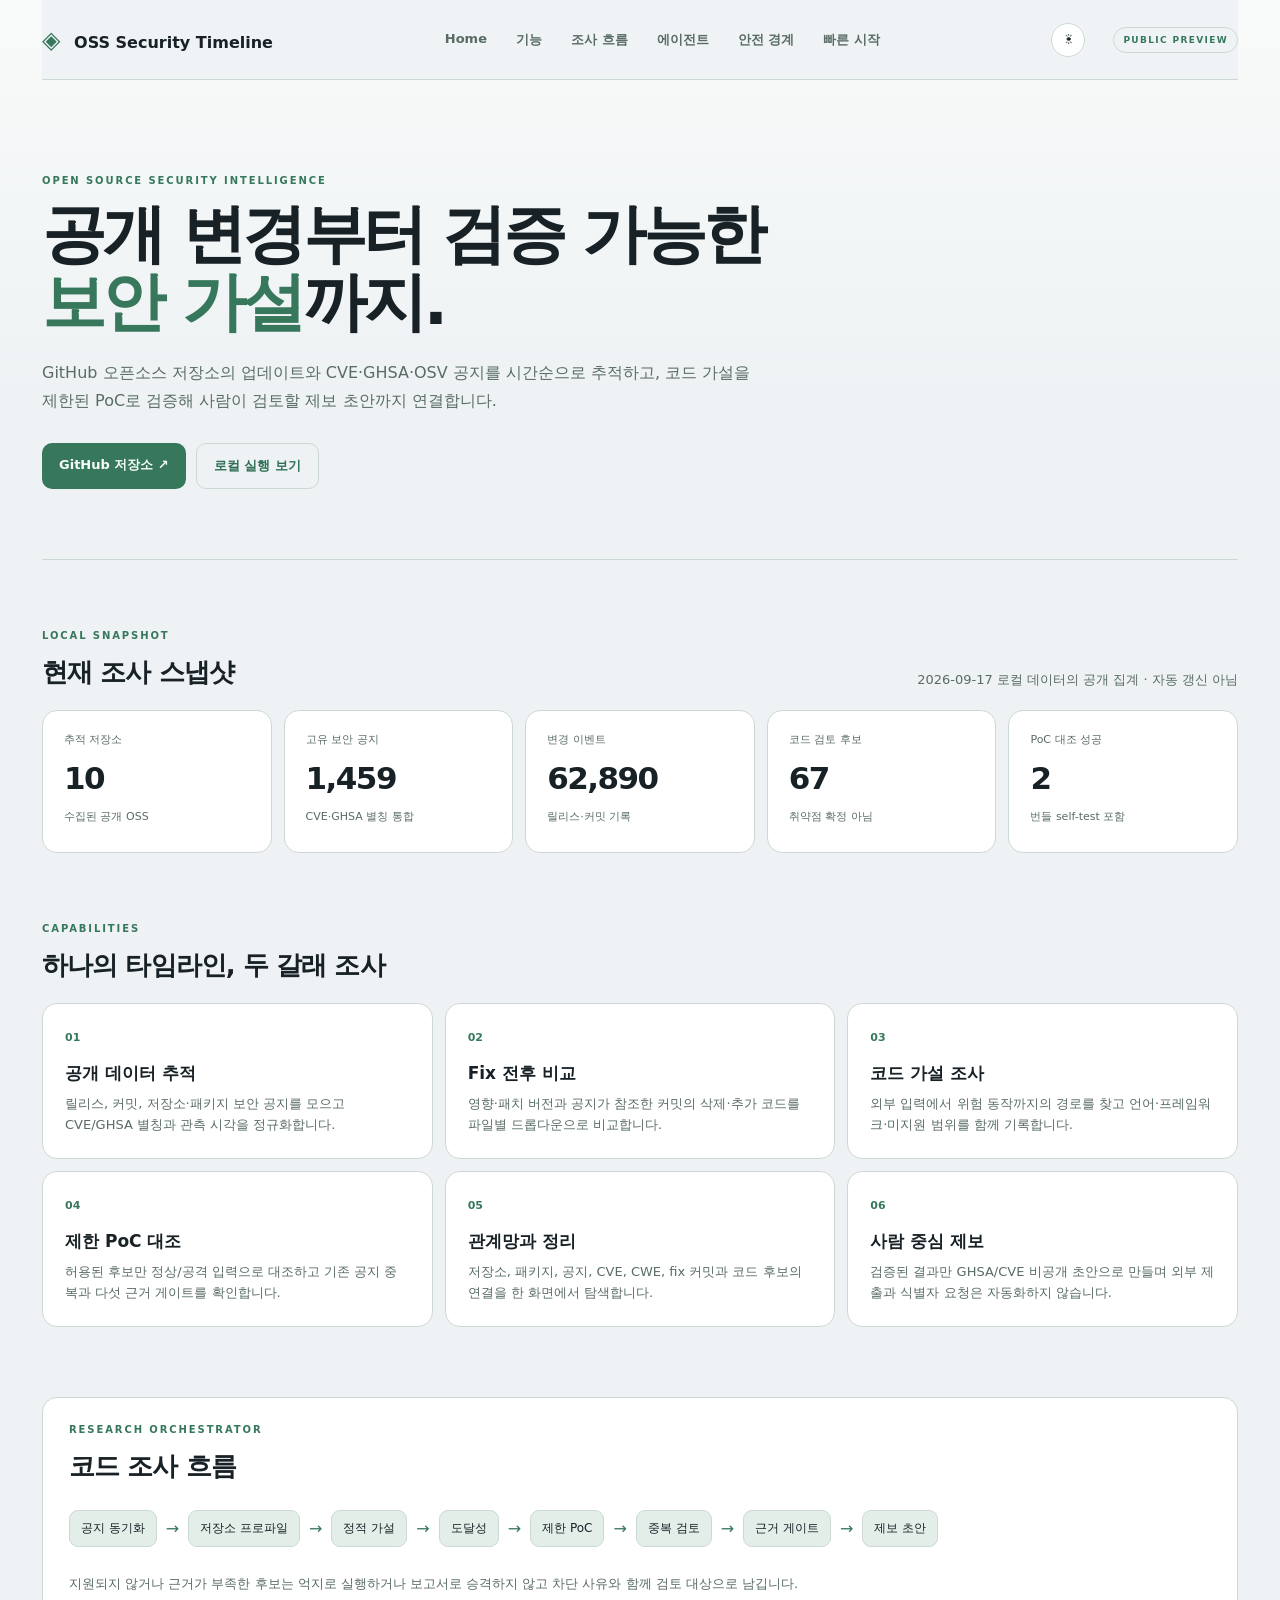
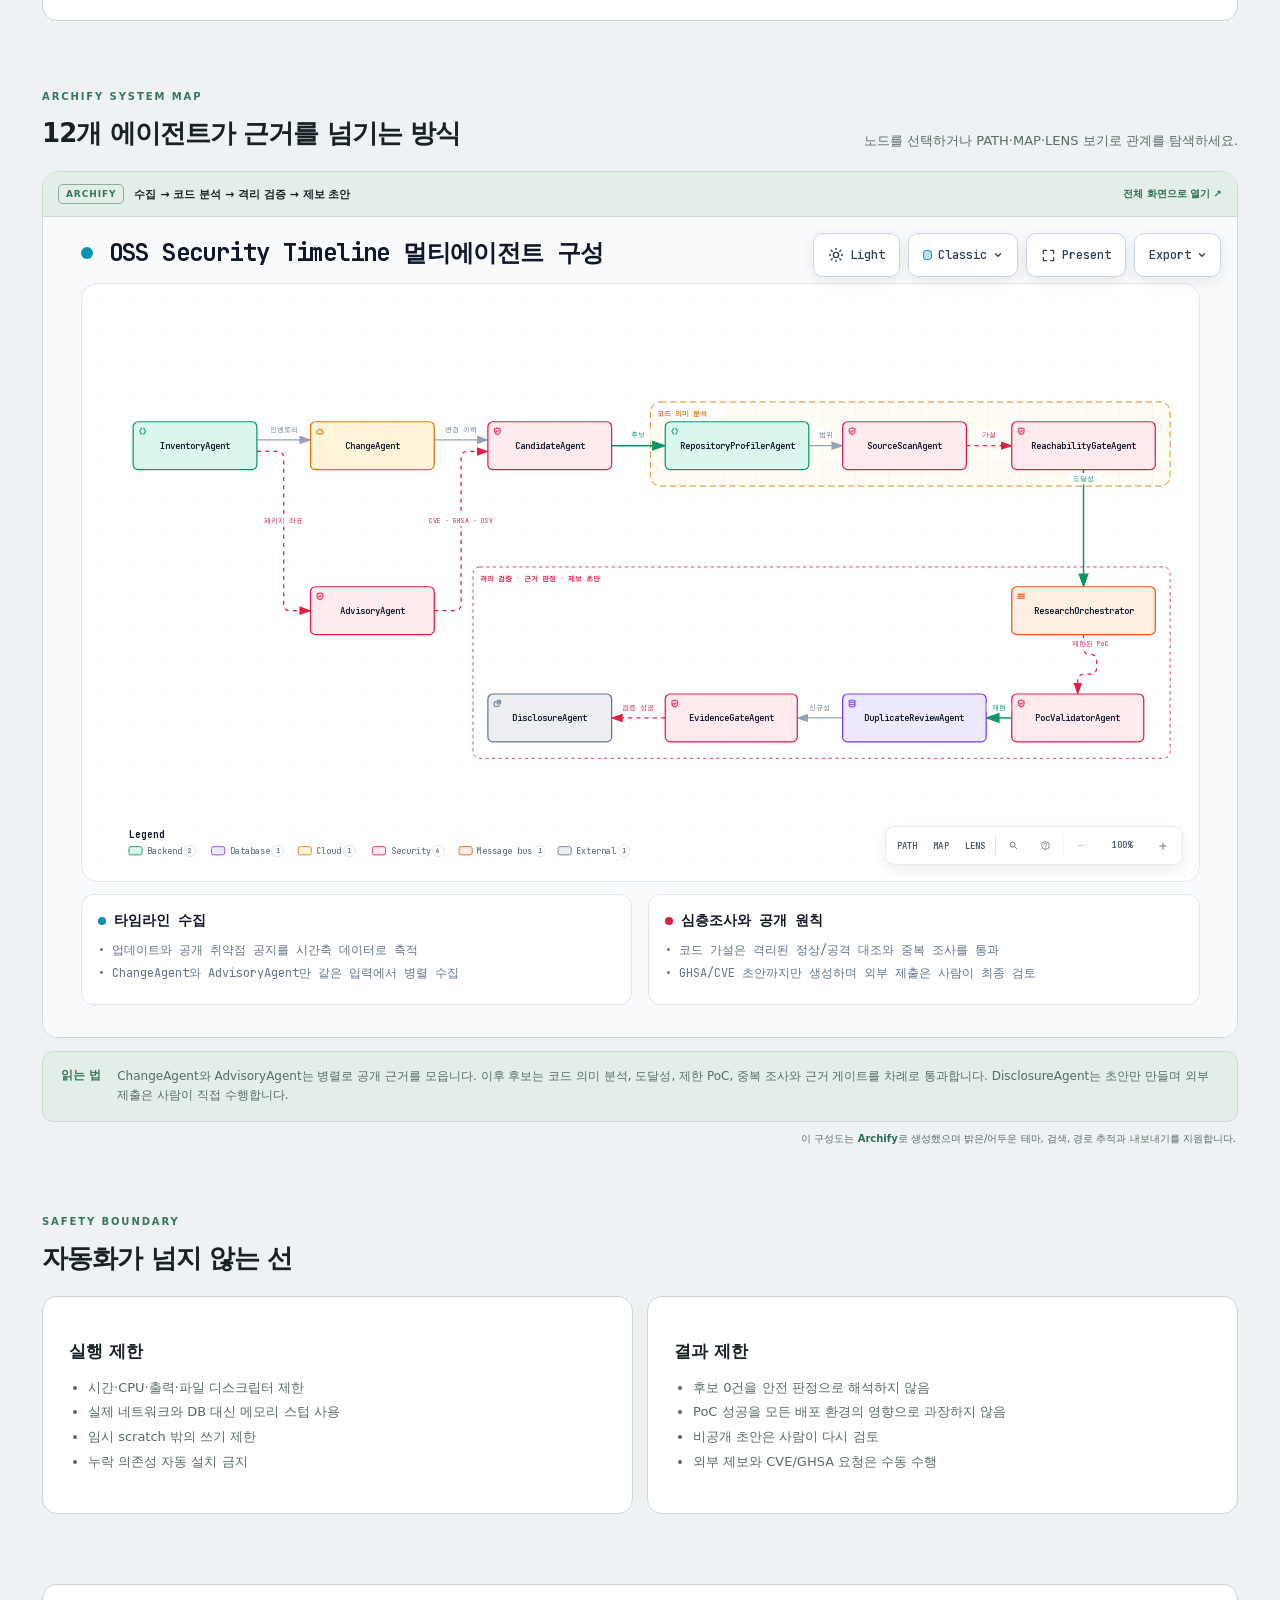
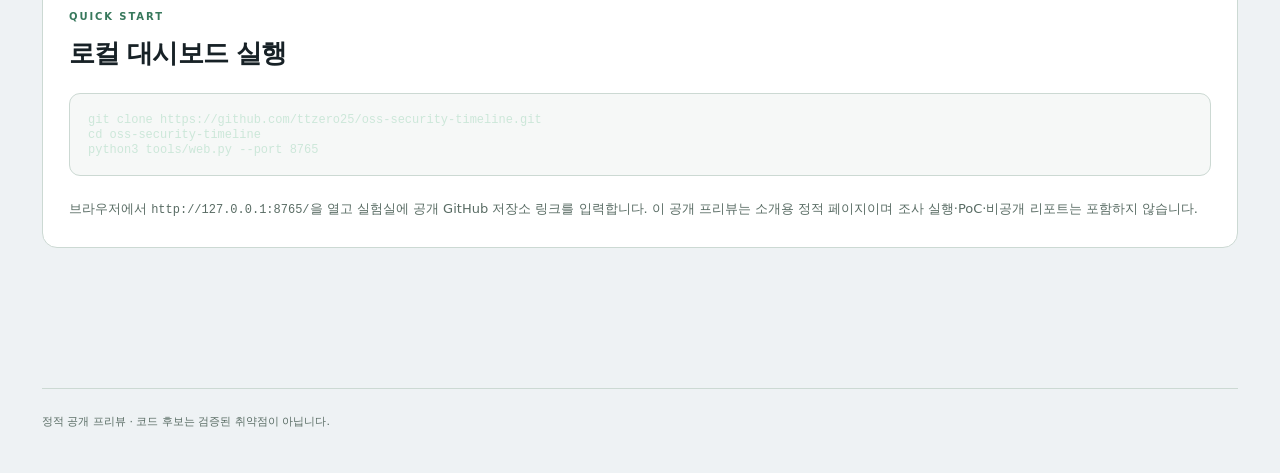
==== commit 2db5343b: "render agent architecture with Archify" ====
--- a/site/index.html
+++ b/site/index.html
@@ -75,50 +75,23 @@
 
       <section id="agents" aria-labelledby="agents-title">
         <div class="section-heading">
-          <div><span class="eyebrow">MULTI-AGENT MAP</span><h2 id="agents-title">12개 역할로 분리된 조사 파이프라인</h2></div>
-          <p>수집 4개 · 코드 조사와 검증 8개</p>
+          <div><span class="eyebrow">ARCHIFY SYSTEM MAP</span><h2 id="agents-title">12개 에이전트가 근거를 넘기는 방식</h2></div>
+          <p>노드를 선택하거나 PATH·MAP·LENS 보기로 관계를 탐색하세요.</p>
         </div>
-        <div class="agent-overview" aria-label="멀티에이전트 4단계">
-          <span><b>1</b> 수집 <small>4 agents</small></span><i>→</i>
-          <span><b>2</b> 분석 <small>3 agents</small></span><i>→</i>
-          <span><b>3</b> 검증 <small>3 agents</small></span><i>→</i>
-          <span><b>4</b> 판정·초안 <small>2 agents</small></span>
+        <div class="agent-map-shell">
+          <div class="agent-map-toolbar">
+            <div><span>ARCHIFY</span><b>수집 → 코드 분석 → 격리 검증 → 제보 초안</b></div>
+            <a href="agent-architecture.html" target="_blank" rel="noopener">전체 화면으로 열기 ↗</a>
+          </div>
+          <iframe
+            class="agent-map"
+            src="agent-architecture.html"
+            title="OSS Security Timeline 멀티에이전트 구성도"
+            loading="lazy"
+          ></iframe>
         </div>
-        <div class="agent-phases">
-          <article class="agent-phase">
-            <header><span class="phase-number">01</span><div><h3>공개 데이터 수집</h3><p>저장소의 공개 정보와 보안 신호를 한 시간축으로 모읍니다.</p></div><em>변경·공지 병렬</em></header>
-            <div class="agent-cards four">
-              <div><h4>패키지 식별</h4><code>InventoryAgent</code><p>매니페스트에서 배포 패키지와 생태계를 찾습니다.</p></div>
-              <div><h4>변경 수집</h4><code>ChangeAgent</code><p>릴리스와 커밋 기록을 수집합니다.</p></div>
-              <div><h4>공지 수집</h4><code>AdvisoryAgent</code><p>GitHub·OSV 보안 공지를 수집합니다.</p></div>
-              <div><h4>변경 신호 선별</h4><code>CandidateAgent</code><p>검토할 공개 보안 변경을 추립니다.</p></div>
-            </div>
-          </article>
-          <article class="agent-phase">
-            <header><span class="phase-number">02</span><div><h3>코드 분석</h3><p>무엇을 얼마나 살폈는지 기록하고 외부 입력의 실제 경로를 좁힙니다.</p></div><em>순차 게이트</em></header>
-            <div class="agent-cards">
-              <div><h4>범위 프로파일</h4><code>RepositoryProfilerAgent</code><p>언어·lockfile·엔트리포인트와 미지원 범위를 기록합니다.</p></div>
-              <div><h4>코드 가설 생성</h4><code>SourceScanAgent</code><p>외부 입력에서 위험 동작까지의 후보 경로를 찾습니다.</p></div>
-              <div><h4>도달성 확인</h4><code>ReachabilityGateAgent</code><p>기본 외부 진입점에서 후보 경로로 연결되는지 확인합니다.</p></div>
-            </div>
-          </article>
-          <article class="agent-phase">
-            <header><span class="phase-number">03</span><div><h3>제한 검증</h3><p>가능성 높은 후보만 안전한 정상·공격 대조와 중복 검토로 보냅니다.</p></div><em>지원 후보만 실행</em></header>
-            <div class="agent-cards">
-              <div><h4>조사 조율</h4><code>ResearchOrchestrator</code><p>후보 우선순위와 허용된 제한 재현을 조정합니다.</p></div>
-              <div><h4>PoC 대조</h4><code>PocValidatorAgent</code><p>정상 입력과 공격 입력의 관측 결과를 비교합니다.</p></div>
-              <div><h4>중복 검토</h4><code>DuplicateReviewAgent</code><p>기존 공지·동일 패키지·과거 보안 변경을 대조합니다.</p></div>
-            </div>
-          </article>
-          <article class="agent-phase">
-            <header><span class="phase-number">04</span><div><h3>근거 판정과 초안</h3><p>기계적 재현만으로 확정하지 않고 다섯 근거를 종합합니다.</p></div><em>사람 검토 필수</em></header>
-            <div class="agent-cards two">
-              <div><h4>근거 게이트</h4><code>EvidenceGateAgent</code><p>도달성·기본 설정·공격자 통제·영향·신규성을 평가합니다.</p></div>
-              <div><h4>제보 초안</h4><code>DisclosureAgent</code><p>통과한 결과만 GHSA/CVE 비공개 초안으로 정리합니다.</p></div>
-            </div>
-          </article>
-        </div>
-        <div class="agent-note"><b>중요</b><span>에이전트는 외부 제보를 수행하지 않습니다. 초안은 사람이 코드와 재현 근거를 다시 검토한 뒤 직접 제출합니다.</span></div>
+        <div class="agent-note"><b>읽는 법</b><span>ChangeAgent와 AdvisoryAgent는 병렬로 공개 근거를 모읍니다. 이후 후보는 코드 의미 분석, 도달성, 제한 PoC, 중복 조사와 근거 게이트를 차례로 통과합니다. DisclosureAgent는 초안만 만들며 외부 제출은 사람이 직접 수행합니다.</span></div>
+        <p class="agent-credit">이 구성도는 <a href="https://github.com/tt-a1i/archify" target="_blank" rel="noopener">Archify</a>로 생성했으며 밝은/어두운 테마, 검색, 경로 추적과 내보내기를 지원합니다.</p>
       </section>
 
       <section id="safety" aria-labelledby="safety-title">
--- a/site/agents.css
+++ b/site/agents.css
@@ -1,135 +1,65 @@
-.agent-overview {
+.agent-map-shell {
+  overflow: hidden;
+  border: 1px solid var(--border);
+  border-radius: 16px;
+  background: var(--surface);
+}
+
+.agent-map-toolbar {
+  display: flex;
+  align-items: center;
+  justify-content: space-between;
+  gap: 18px;
+  padding: 12px 15px;
+  border-bottom: 1px solid var(--border);
+  background: var(--surface2);
+}
+
+.agent-map-toolbar div {
   display: flex;
   align-items: center;
   gap: 10px;
-  margin-bottom: 14px;
-  padding: 14px 16px;
-  border: 1px solid var(--border);
-  border-radius: 13px;
-  background: var(--surface2);
 }
 
-.agent-overview > span {
-  display: flex;
-  align-items: center;
-  gap: 8px;
-  flex: 1;
-  font-size: 13px;
-  font-weight: 800;
+.agent-map-toolbar span {
+  padding: 4px 7px;
+  border: 1px solid color-mix(in srgb, var(--accent) 45%, var(--border));
+  border-radius: 5px;
+  color: var(--accent);
+  font-size: 9px;
+  font-weight: 900;
+  letter-spacing: .1em;
 }
 
-.agent-overview b {
-  display: grid;
-  place-items: center;
-  width: 25px;
-  height: 25px;
-  border-radius: 50%;
-  background: var(--accent);
-  color: var(--ink);
+.agent-map-toolbar b {
   font-size: 11px;
 }
 
-.agent-overview small {
-  margin-left: auto;
-  color: var(--muted);
-  font-size: 9px;
-  font-weight: 600;
+.agent-map-toolbar a,
+.agent-credit a {
+  color: var(--accent2);
+  font-weight: 800;
+  text-decoration: none;
 }
 
-.agent-overview i {
-  color: var(--accent);
-  font-style: normal;
-}
-
-.agent-phases {
-  display: grid;
-  gap: 12px;
-}
-
-.agent-phase {
-  padding: 22px;
-  border: 1px solid var(--border);
-  border-radius: 15px;
-  background: var(--surface);
-}
-
-.agent-phase > header {
-  display: grid;
-  grid-template-columns: auto 1fr auto;
-  align-items: center;
-  gap: 14px;
-  margin-bottom: 17px;
-}
-
-.phase-number {
-  color: var(--accent);
-  font-size: 11px;
-  font-weight: 900;
-  letter-spacing: .12em;
-}
-
-.agent-phase h3 {
-  margin: 0 0 4px;
-  font-size: 18px;
-}
-
-.agent-phase header p {
-  margin: 0;
-  color: var(--muted);
-  font-size: 11px;
-  line-height: 1.5;
-}
-
-.agent-phase header em {
-  padding: 6px 9px;
-  border-radius: 99px;
-  background: var(--surface2);
-  color: var(--accent2);
-  font-size: 9px;
-  font-style: normal;
-  font-weight: 800;
+.agent-map-toolbar a {
+  font-size: 10px;
   white-space: nowrap;
 }
 
-.agent-cards {
-  display: grid;
-  grid-template-columns: repeat(3, minmax(0, 1fr));
-  gap: 9px;
+.agent-map {
+  display: block;
+  width: 100%;
+  height: 820px;
+  border: 0;
+  background: #f8fafc;
 }
 
-.agent-cards.four {
-  grid-template-columns: repeat(4, minmax(0, 1fr));
-}
-
-.agent-cards.two {
-  grid-template-columns: repeat(2, minmax(0, 1fr));
-}
-
-.agent-cards > div {
-  min-width: 0;
-  padding: 15px;
-  border: 1px solid var(--border);
-  border-radius: 11px;
-  background: color-mix(in srgb, var(--surface2) 58%, transparent);
-}
-
-.agent-cards h4 {
-  margin: 0 0 5px;
-  font-size: 13px;
-}
-
-.agent-cards code {
-  display: block;
-  color: var(--accent);
-  font-size: 9px;
-  overflow-wrap: anywhere;
-}
-
-.agent-cards p {
-  margin: 11px 0 0;
+.agent-credit {
+  margin: 10px 2px 0;
   color: var(--muted);
-  font-size: 11px;
-  line-height: 1.55;
+  font-size: 10px;
+  text-align: right;
 }
 
 .agent-note {
@@ -153,43 +83,16 @@
   line-height: 1.6;
 }
 
-@media (max-width: 900px) {
-  .agent-cards.four {
-    grid-template-columns: repeat(2, minmax(0, 1fr));
-  }
-}
-
 @media (max-width: 620px) {
-  .agent-overview {
-    display: grid;
-    grid-template-columns: 1fr 1fr;
-  }
-
-  .agent-overview i {
+  .agent-map-toolbar b {
     display: none;
   }
 
-  .agent-phase > header {
-    grid-template-columns: auto 1fr;
+  .agent-map {
+    height: 680px;
   }
 
-  .agent-phase header em {
-    grid-column: 2;
-    justify-self: start;
-  }
-
-  .agent-cards,
-  .agent-cards.four,
-  .agent-cards.two {
-    grid-template-columns: 1fr;
-  }
-
-  .agent-note {
-    display: block;
-  }
-
-  .agent-note span {
-    display: block;
-    margin-top: 7px;
+  .agent-credit {
+    text-align: left;
   }
 }
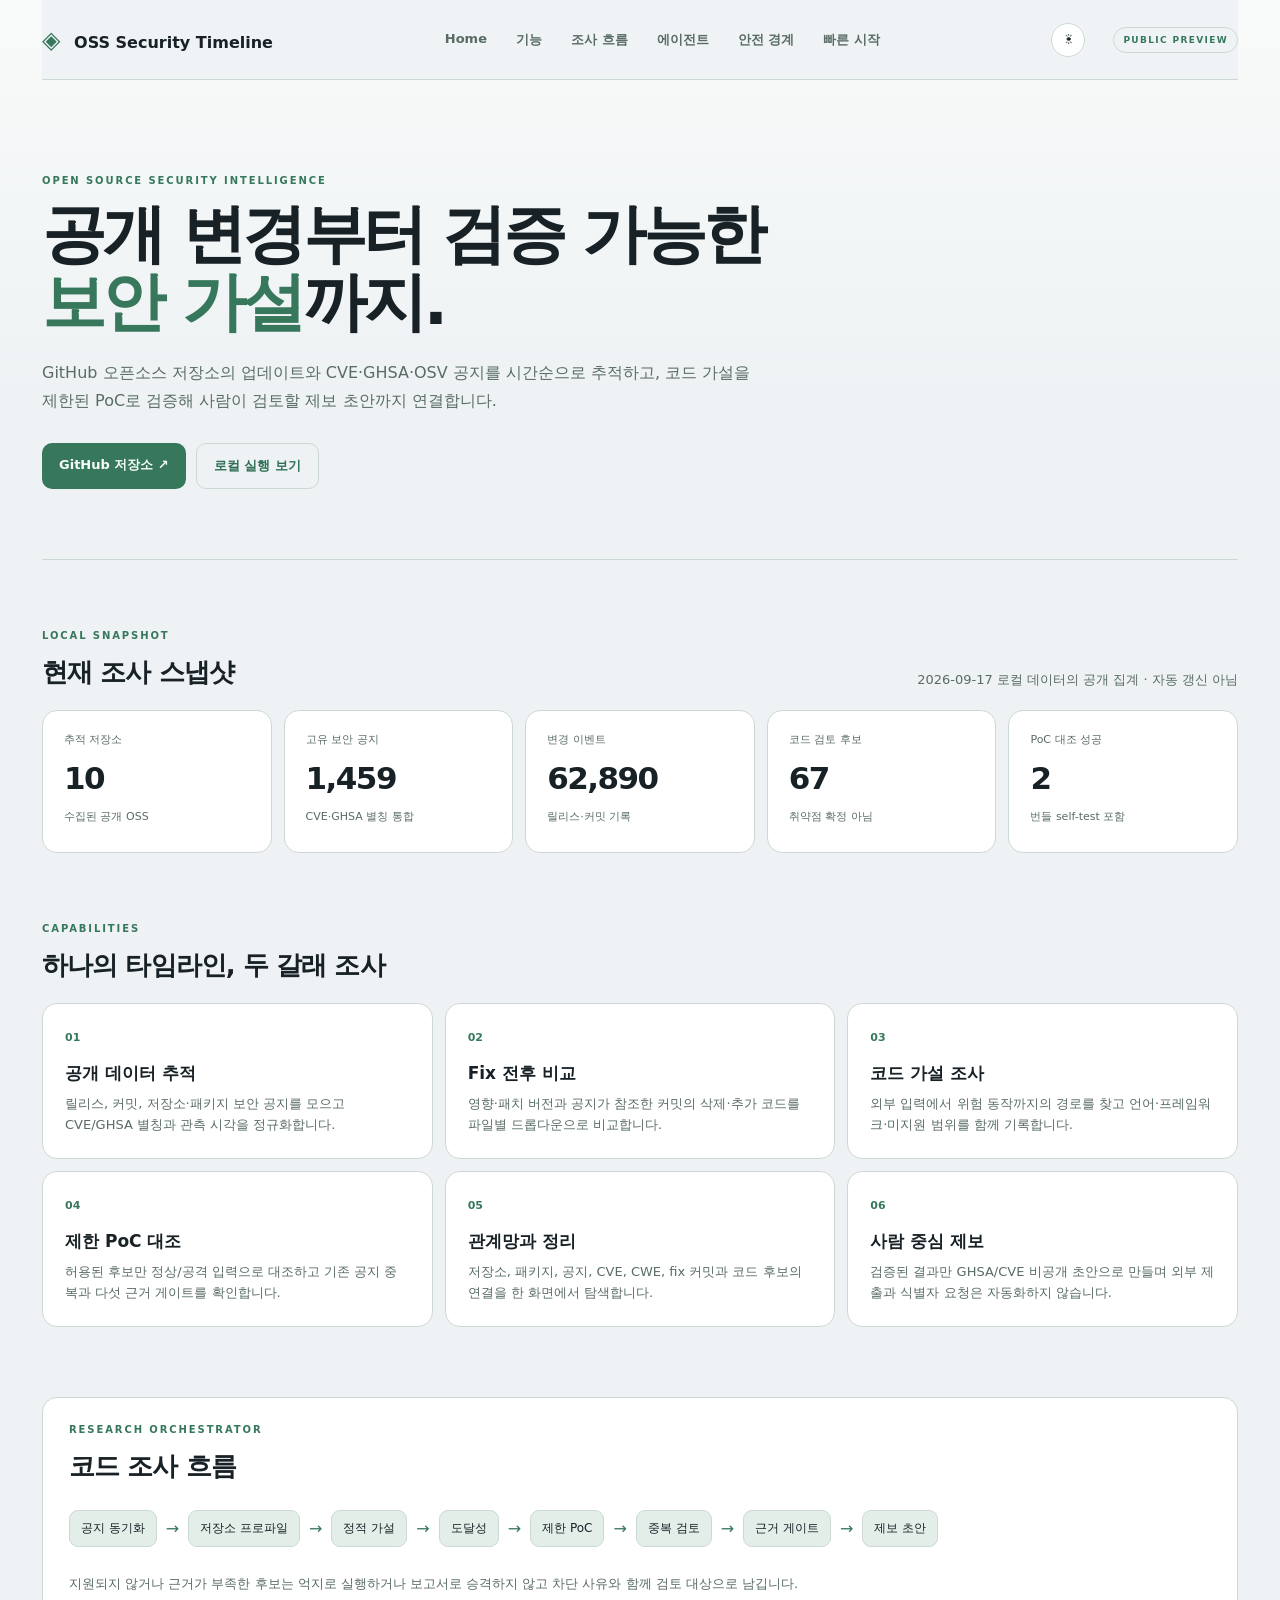
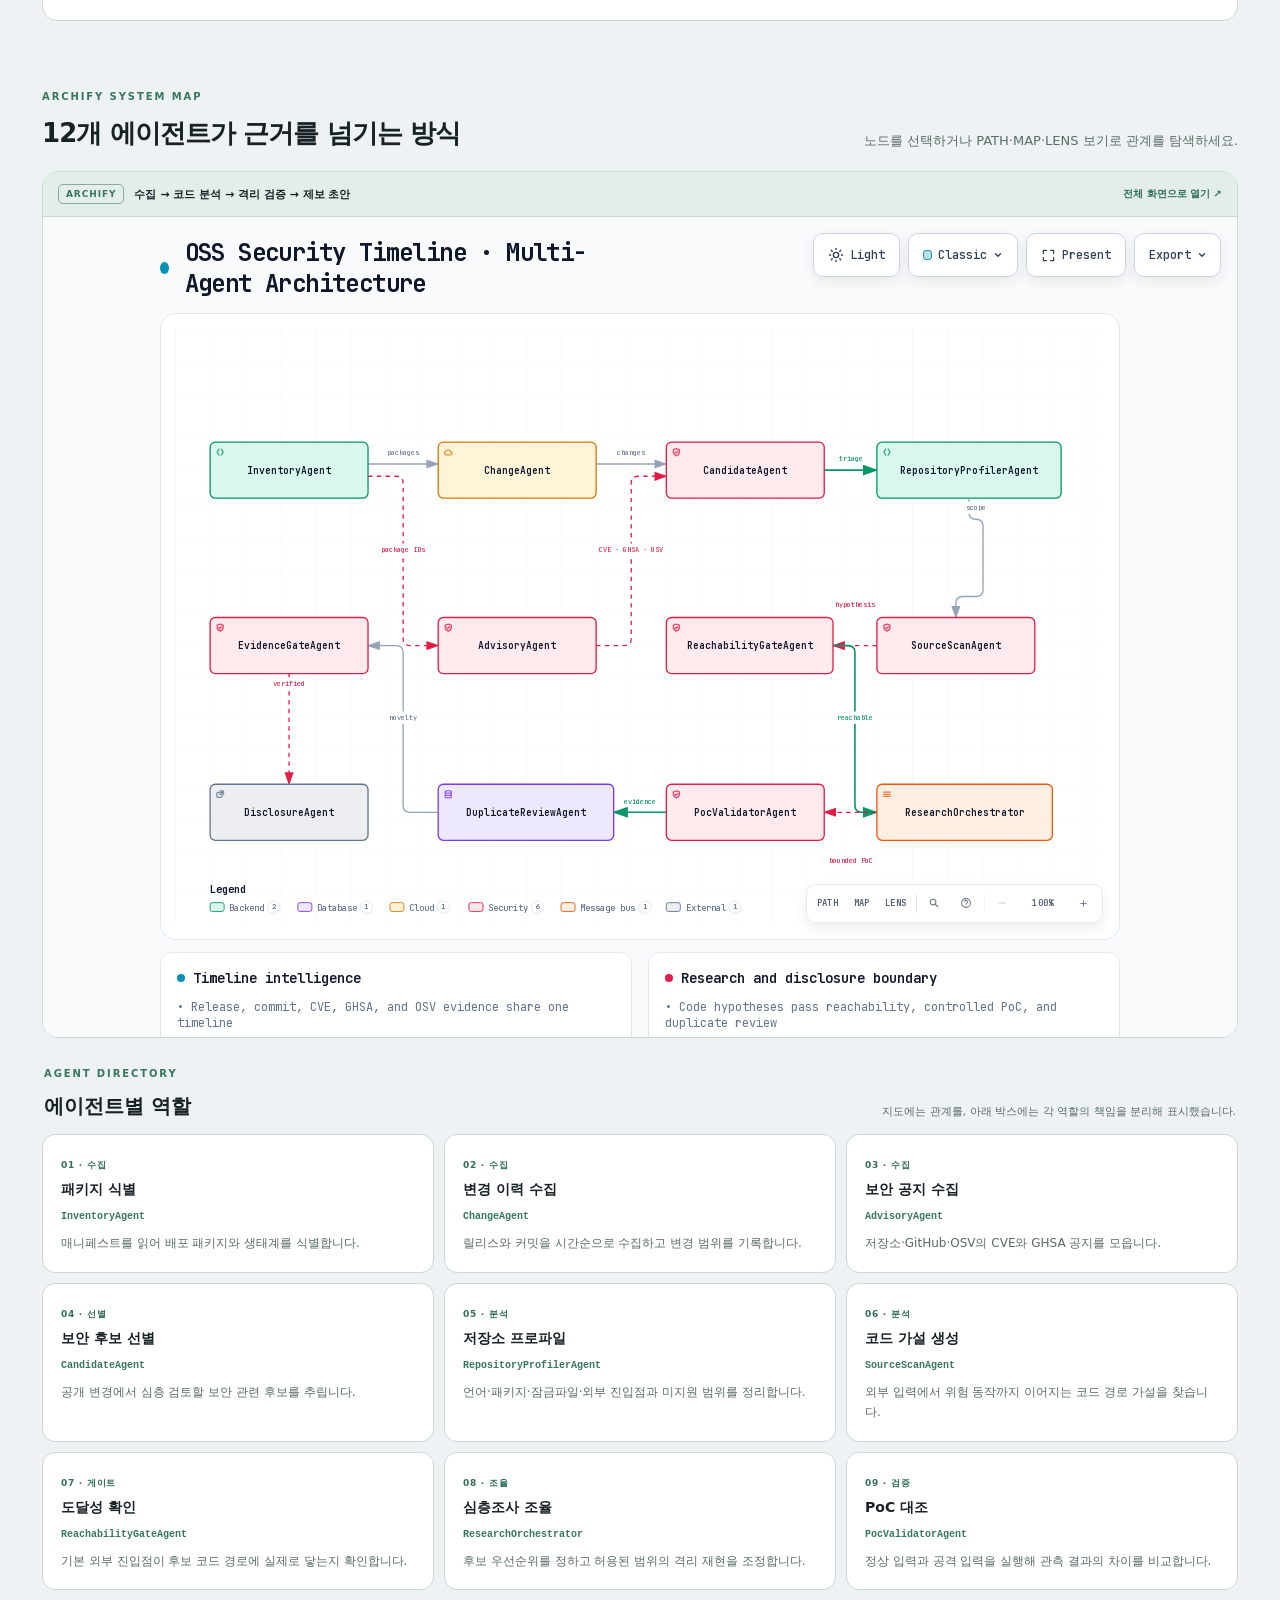
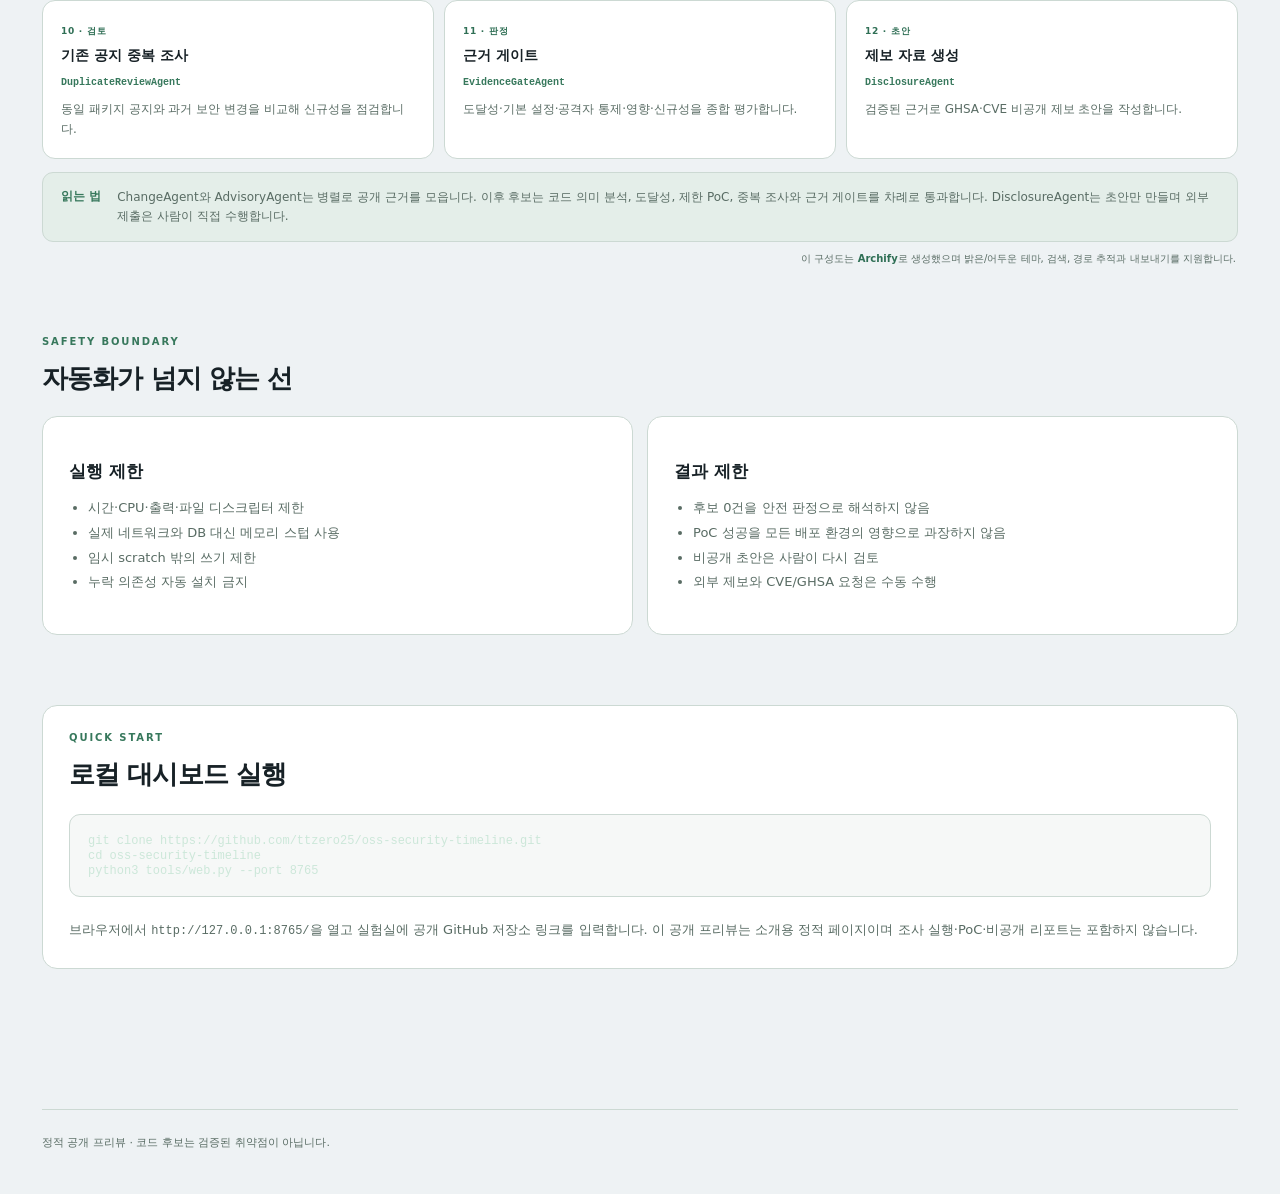
==== commit 5268e310: "improve agent architecture readability" ====
--- a/site/index.html
+++ b/site/index.html
@@ -90,6 +90,24 @@
             loading="lazy"
           ></iframe>
         </div>
+        <div class="agent-role-heading">
+          <div><span class="eyebrow">AGENT DIRECTORY</span><h3>에이전트별 역할</h3></div>
+          <p>지도에는 관계를, 아래 박스에는 각 역할의 책임을 분리해 표시했습니다.</p>
+        </div>
+        <div class="agent-role-grid" aria-label="12개 에이전트 역할 설명">
+          <article><span>01 · 수집</span><h4>패키지 식별</h4><code>InventoryAgent</code><p>매니페스트를 읽어 배포 패키지와 생태계를 식별합니다.</p></article>
+          <article><span>02 · 수집</span><h4>변경 이력 수집</h4><code>ChangeAgent</code><p>릴리스와 커밋을 시간순으로 수집하고 변경 범위를 기록합니다.</p></article>
+          <article><span>03 · 수집</span><h4>보안 공지 수집</h4><code>AdvisoryAgent</code><p>저장소·GitHub·OSV의 CVE와 GHSA 공지를 모읍니다.</p></article>
+          <article><span>04 · 선별</span><h4>보안 후보 선별</h4><code>CandidateAgent</code><p>공개 변경에서 심층 검토할 보안 관련 후보를 추립니다.</p></article>
+          <article><span>05 · 분석</span><h4>저장소 프로파일</h4><code>RepositoryProfilerAgent</code><p>언어·패키지·잠금파일·외부 진입점과 미지원 범위를 정리합니다.</p></article>
+          <article><span>06 · 분석</span><h4>코드 가설 생성</h4><code>SourceScanAgent</code><p>외부 입력에서 위험 동작까지 이어지는 코드 경로 가설을 찾습니다.</p></article>
+          <article><span>07 · 게이트</span><h4>도달성 확인</h4><code>ReachabilityGateAgent</code><p>기본 외부 진입점이 후보 코드 경로에 실제로 닿는지 확인합니다.</p></article>
+          <article><span>08 · 조율</span><h4>심층조사 조율</h4><code>ResearchOrchestrator</code><p>후보 우선순위를 정하고 허용된 범위의 격리 재현을 조정합니다.</p></article>
+          <article><span>09 · 검증</span><h4>PoC 대조</h4><code>PocValidatorAgent</code><p>정상 입력과 공격 입력을 실행해 관측 결과의 차이를 비교합니다.</p></article>
+          <article><span>10 · 검토</span><h4>기존 공지 중복 조사</h4><code>DuplicateReviewAgent</code><p>동일 패키지 공지와 과거 보안 변경을 비교해 신규성을 점검합니다.</p></article>
+          <article><span>11 · 판정</span><h4>근거 게이트</h4><code>EvidenceGateAgent</code><p>도달성·기본 설정·공격자 통제·영향·신규성을 종합 평가합니다.</p></article>
+          <article><span>12 · 초안</span><h4>제보 자료 생성</h4><code>DisclosureAgent</code><p>검증된 근거로 GHSA·CVE 비공개 제보 초안을 작성합니다.</p></article>
+        </div>
         <div class="agent-note"><b>읽는 법</b><span>ChangeAgent와 AdvisoryAgent는 병렬로 공개 근거를 모읍니다. 이후 후보는 코드 의미 분석, 도달성, 제한 PoC, 중복 조사와 근거 게이트를 차례로 통과합니다. DisclosureAgent는 초안만 만들며 외부 제출은 사람이 직접 수행합니다.</span></div>
         <p class="agent-credit">이 구성도는 <a href="https://github.com/tt-a1i/archify" target="_blank" rel="noopener">Archify</a>로 생성했으며 밝은/어두운 테마, 검색, 경로 추적과 내보내기를 지원합니다.</p>
       </section>
--- a/site/agents.css
+++ b/site/agents.css
@@ -62,6 +62,68 @@
   text-align: right;
 }
 
+.agent-role-heading {
+  display: flex;
+  align-items: end;
+  justify-content: space-between;
+  gap: 24px;
+  margin: 30px 2px 14px;
+}
+
+.agent-role-heading h3 {
+  margin: 5px 0 0;
+  font-size: 20px;
+}
+
+.agent-role-heading p {
+  max-width: 440px;
+  margin: 0;
+  color: var(--muted);
+  font-size: 11px;
+  line-height: 1.6;
+  text-align: right;
+}
+
+.agent-role-grid {
+  display: grid;
+  grid-template-columns: repeat(3, minmax(0, 1fr));
+  gap: 10px;
+}
+
+.agent-role-grid article {
+  min-width: 0;
+  padding: 18px;
+  border: 1px solid var(--border);
+  border-radius: 13px;
+  background: var(--surface);
+}
+
+.agent-role-grid span {
+  color: var(--accent2);
+  font-size: 9px;
+  font-weight: 900;
+  letter-spacing: .08em;
+}
+
+.agent-role-grid h4 {
+  margin: 9px 0 5px;
+  font-size: 14px;
+}
+
+.agent-role-grid code {
+  color: var(--accent);
+  font-size: 10px;
+  font-weight: 700;
+  overflow-wrap: anywhere;
+}
+
+.agent-role-grid p {
+  margin: 11px 0 0;
+  color: var(--muted);
+  font-size: 12px;
+  line-height: 1.65;
+}
+
 .agent-note {
   display: flex;
   gap: 16px;
@@ -83,6 +145,12 @@
   line-height: 1.6;
 }
 
+@media (max-width: 900px) {
+  .agent-role-grid {
+    grid-template-columns: repeat(2, minmax(0, 1fr));
+  }
+}
+
 @media (max-width: 620px) {
   .agent-map-toolbar b {
     display: none;
@@ -95,4 +163,17 @@
   .agent-credit {
     text-align: left;
   }
+
+  .agent-role-heading {
+    display: block;
+  }
+
+  .agent-role-heading p {
+    margin-top: 8px;
+    text-align: left;
+  }
+
+  .agent-role-grid {
+    grid-template-columns: 1fr;
+  }
 }
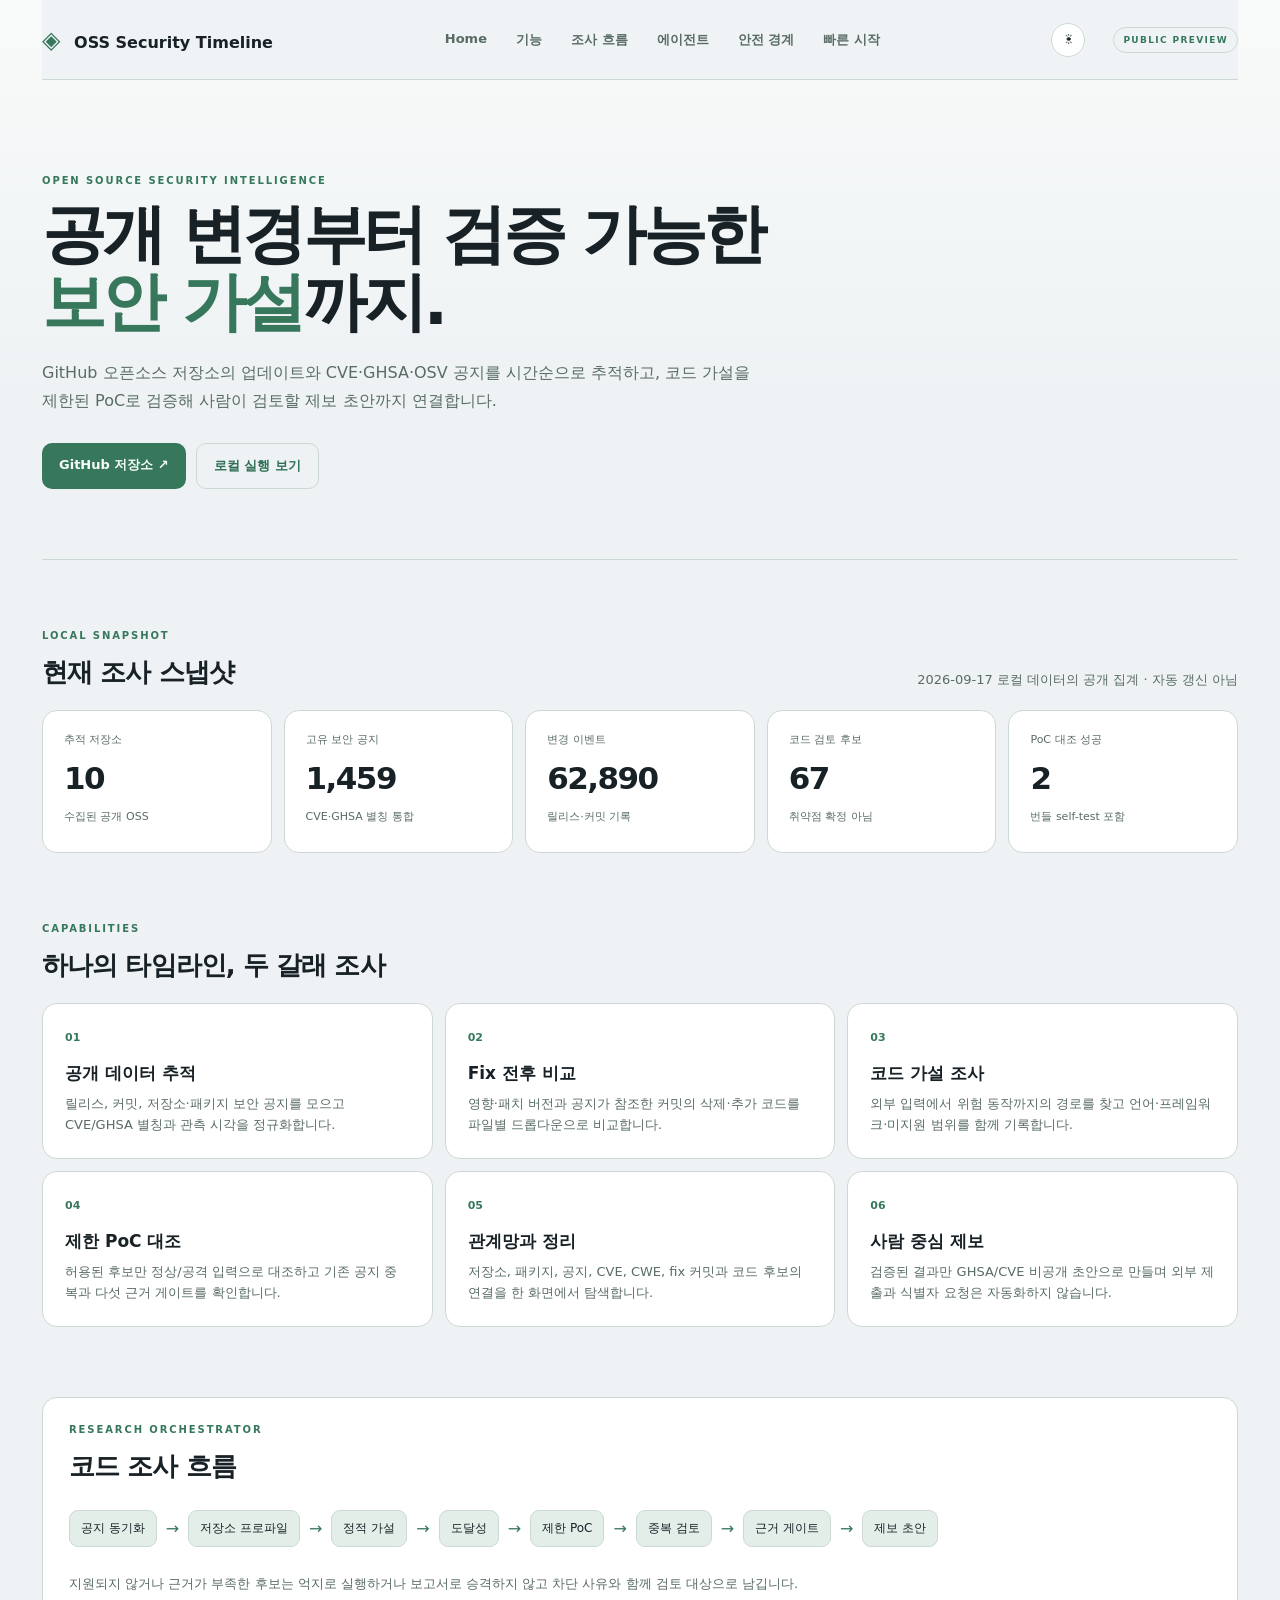
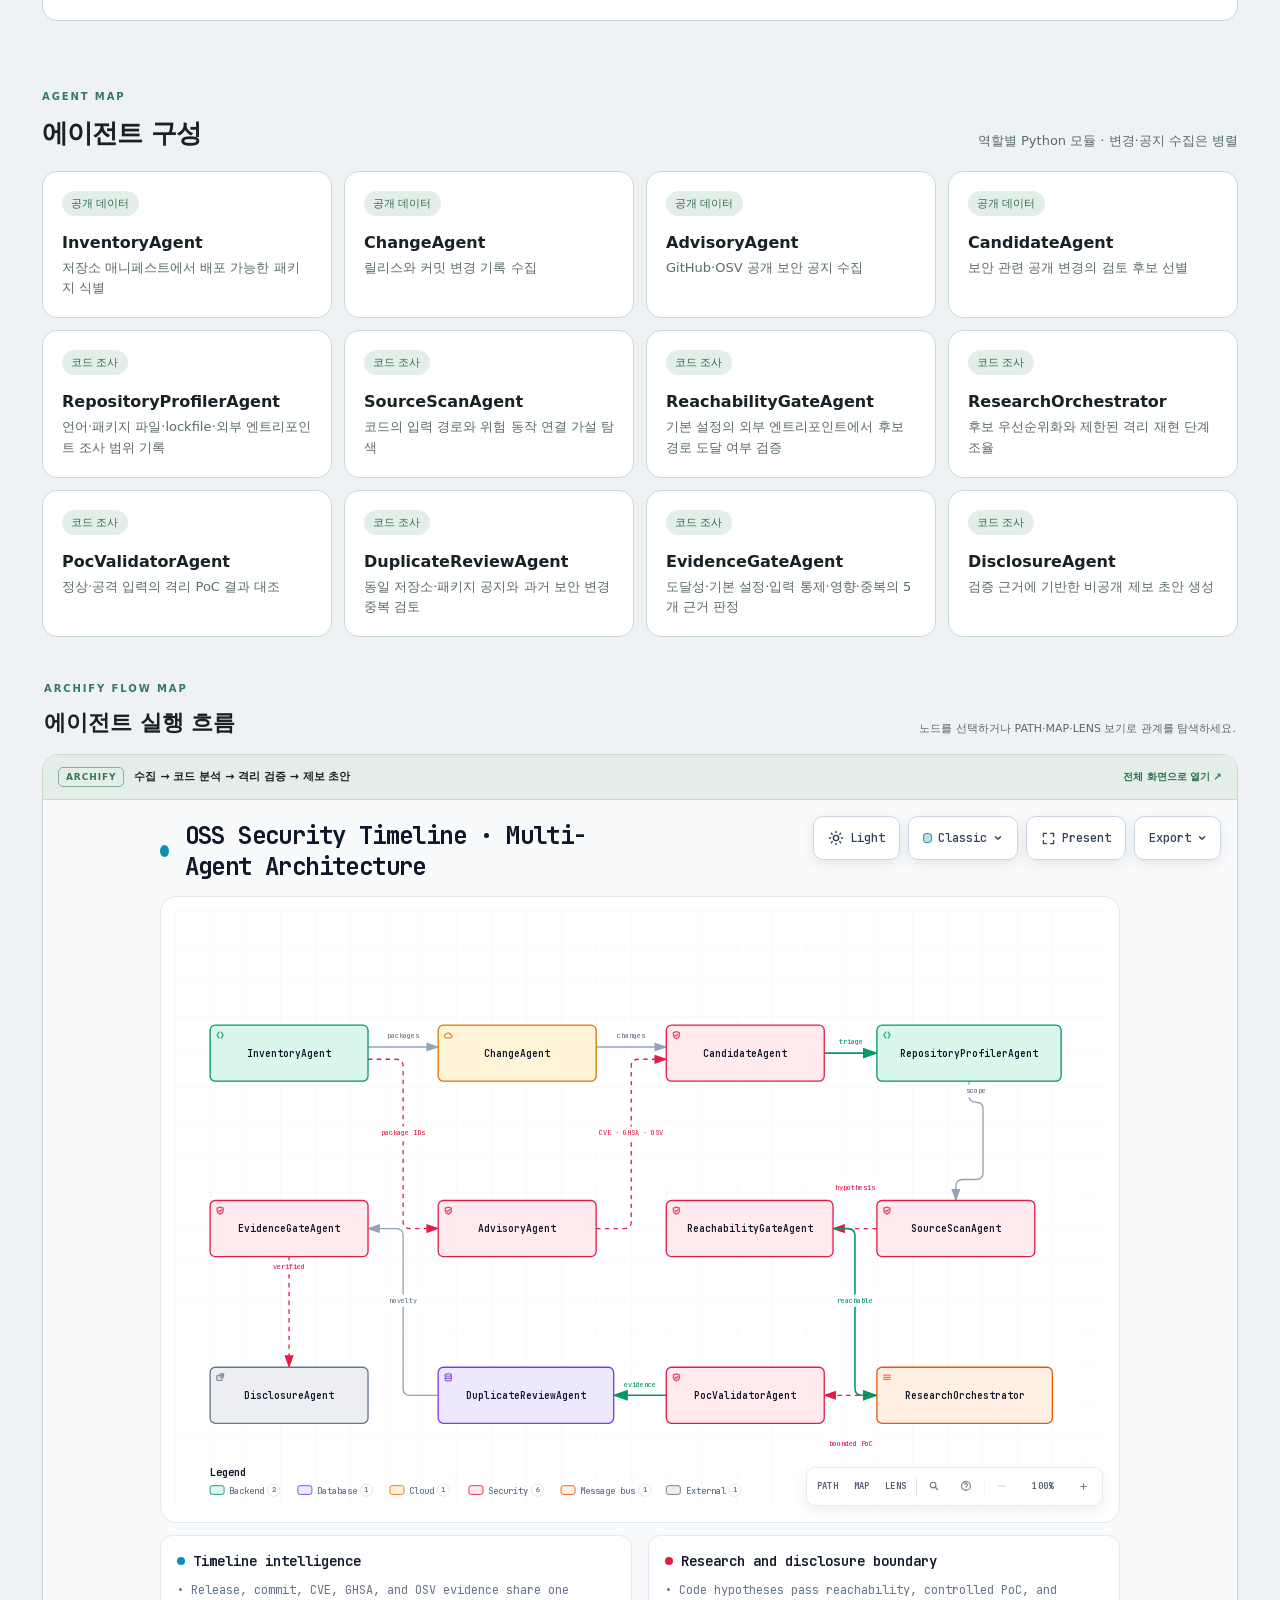
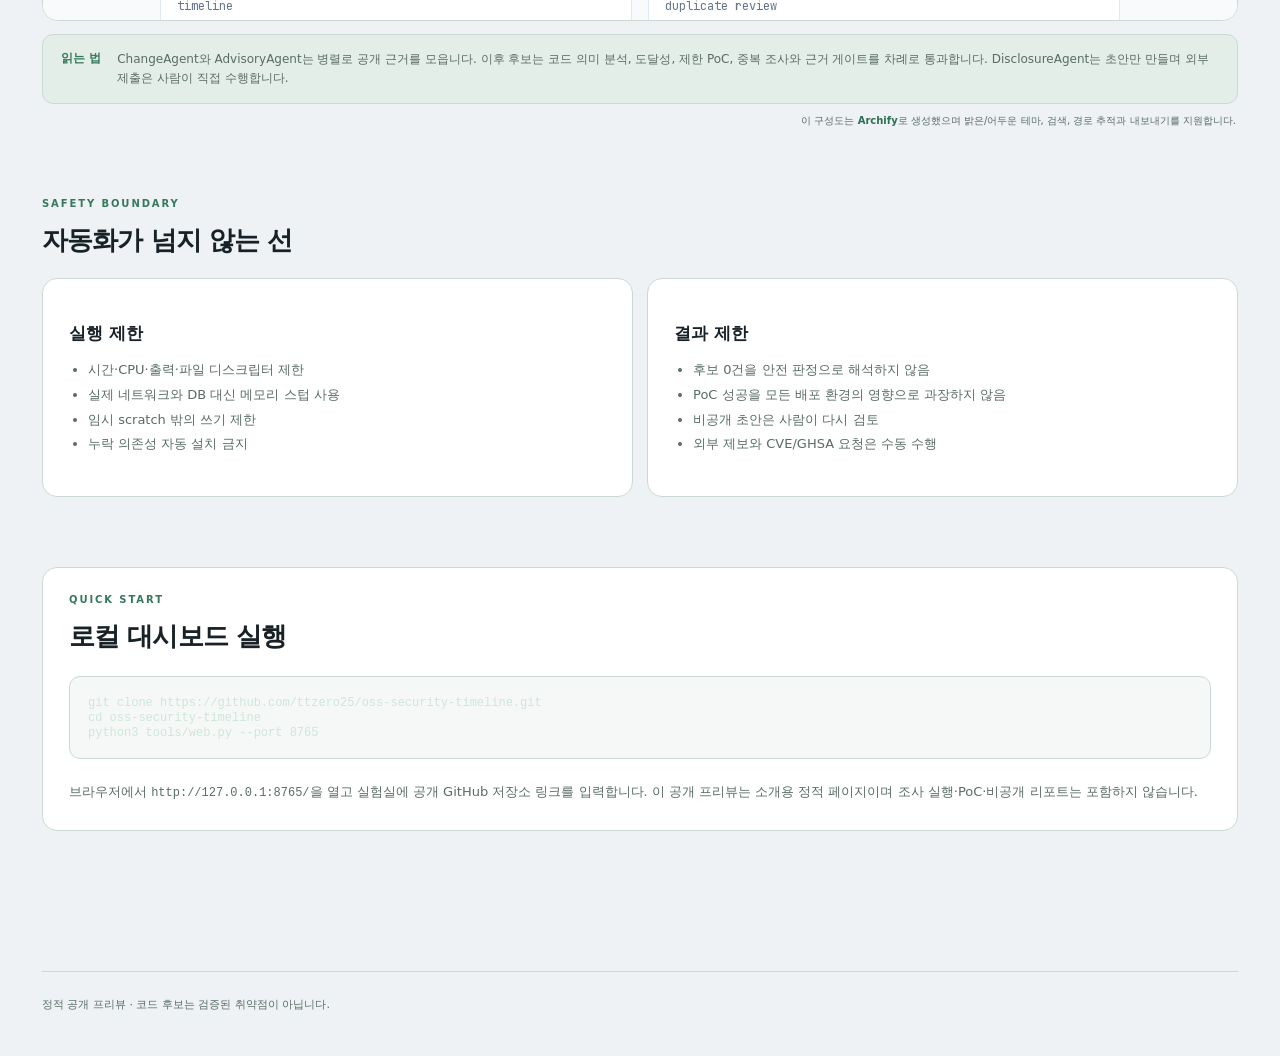
==== commit 30f1dc20: "place local agent cards above Archify map" ====
--- a/site/index.html
+++ b/site/index.html
@@ -75,7 +75,25 @@
 
       <section id="agents" aria-labelledby="agents-title">
         <div class="section-heading">
-          <div><span class="eyebrow">ARCHIFY SYSTEM MAP</span><h2 id="agents-title">12개 에이전트가 근거를 넘기는 방식</h2></div>
+          <div><span class="eyebrow">AGENT MAP</span><h2 id="agents-title">에이전트 구성</h2></div>
+          <p>역할별 Python 모듈 · 변경·공지 수집은 병렬</p>
+        </div>
+        <div class="agent-grid">
+          <article class="agent-card"><span class="lane">공개 데이터</span><h3>InventoryAgent</h3><p>저장소 매니페스트에서 배포 가능한 패키지 식별</p></article>
+          <article class="agent-card"><span class="lane">공개 데이터</span><h3>ChangeAgent</h3><p>릴리스와 커밋 변경 기록 수집</p></article>
+          <article class="agent-card"><span class="lane">공개 데이터</span><h3>AdvisoryAgent</h3><p>GitHub·OSV 공개 보안 공지 수집</p></article>
+          <article class="agent-card"><span class="lane">공개 데이터</span><h3>CandidateAgent</h3><p>보안 관련 공개 변경의 검토 후보 선별</p></article>
+          <article class="agent-card"><span class="lane">코드 조사</span><h3>RepositoryProfilerAgent</h3><p>언어·패키지 파일·lockfile·외부 엔트리포인트 조사 범위 기록</p></article>
+          <article class="agent-card"><span class="lane">코드 조사</span><h3>SourceScanAgent</h3><p>코드의 입력 경로와 위험 동작 연결 가설 탐색</p></article>
+          <article class="agent-card"><span class="lane">코드 조사</span><h3>ReachabilityGateAgent</h3><p>기본 설정의 외부 엔트리포인트에서 후보 경로 도달 여부 검증</p></article>
+          <article class="agent-card"><span class="lane">코드 조사</span><h3>ResearchOrchestrator</h3><p>후보 우선순위화와 제한된 격리 재현 단계 조율</p></article>
+          <article class="agent-card"><span class="lane">코드 조사</span><h3>PocValidatorAgent</h3><p>정상·공격 입력의 격리 PoC 결과 대조</p></article>
+          <article class="agent-card"><span class="lane">코드 조사</span><h3>DuplicateReviewAgent</h3><p>동일 저장소·패키지 공지와 과거 보안 변경 중복 검토</p></article>
+          <article class="agent-card"><span class="lane">코드 조사</span><h3>EvidenceGateAgent</h3><p>도달성·기본 설정·입력 통제·영향·중복의 5개 근거 판정</p></article>
+          <article class="agent-card"><span class="lane">코드 조사</span><h3>DisclosureAgent</h3><p>검증 근거에 기반한 비공개 제보 초안 생성</p></article>
+        </div>
+        <div class="agent-map-heading">
+          <div><span class="eyebrow">ARCHIFY FLOW MAP</span><h3>에이전트 실행 흐름</h3></div>
           <p>노드를 선택하거나 PATH·MAP·LENS 보기로 관계를 탐색하세요.</p>
         </div>
         <div class="agent-map-shell">
@@ -89,24 +107,6 @@
             title="OSS Security Timeline 멀티에이전트 구성도"
             loading="lazy"
           ></iframe>
-        </div>
-        <div class="agent-role-heading">
-          <div><span class="eyebrow">AGENT DIRECTORY</span><h3>에이전트별 역할</h3></div>
-          <p>지도에는 관계를, 아래 박스에는 각 역할의 책임을 분리해 표시했습니다.</p>
-        </div>
-        <div class="agent-role-grid" aria-label="12개 에이전트 역할 설명">
-          <article><span>01 · 수집</span><h4>패키지 식별</h4><code>InventoryAgent</code><p>매니페스트를 읽어 배포 패키지와 생태계를 식별합니다.</p></article>
-          <article><span>02 · 수집</span><h4>변경 이력 수집</h4><code>ChangeAgent</code><p>릴리스와 커밋을 시간순으로 수집하고 변경 범위를 기록합니다.</p></article>
-          <article><span>03 · 수집</span><h4>보안 공지 수집</h4><code>AdvisoryAgent</code><p>저장소·GitHub·OSV의 CVE와 GHSA 공지를 모읍니다.</p></article>
-          <article><span>04 · 선별</span><h4>보안 후보 선별</h4><code>CandidateAgent</code><p>공개 변경에서 심층 검토할 보안 관련 후보를 추립니다.</p></article>
-          <article><span>05 · 분석</span><h4>저장소 프로파일</h4><code>RepositoryProfilerAgent</code><p>언어·패키지·잠금파일·외부 진입점과 미지원 범위를 정리합니다.</p></article>
-          <article><span>06 · 분석</span><h4>코드 가설 생성</h4><code>SourceScanAgent</code><p>외부 입력에서 위험 동작까지 이어지는 코드 경로 가설을 찾습니다.</p></article>
-          <article><span>07 · 게이트</span><h4>도달성 확인</h4><code>ReachabilityGateAgent</code><p>기본 외부 진입점이 후보 코드 경로에 실제로 닿는지 확인합니다.</p></article>
-          <article><span>08 · 조율</span><h4>심층조사 조율</h4><code>ResearchOrchestrator</code><p>후보 우선순위를 정하고 허용된 범위의 격리 재현을 조정합니다.</p></article>
-          <article><span>09 · 검증</span><h4>PoC 대조</h4><code>PocValidatorAgent</code><p>정상 입력과 공격 입력을 실행해 관측 결과의 차이를 비교합니다.</p></article>
-          <article><span>10 · 검토</span><h4>기존 공지 중복 조사</h4><code>DuplicateReviewAgent</code><p>동일 패키지 공지와 과거 보안 변경을 비교해 신규성을 점검합니다.</p></article>
-          <article><span>11 · 판정</span><h4>근거 게이트</h4><code>EvidenceGateAgent</code><p>도달성·기본 설정·공격자 통제·영향·신규성을 종합 평가합니다.</p></article>
-          <article><span>12 · 초안</span><h4>제보 자료 생성</h4><code>DisclosureAgent</code><p>검증된 근거로 GHSA·CVE 비공개 제보 초안을 작성합니다.</p></article>
         </div>
         <div class="agent-note"><b>읽는 법</b><span>ChangeAgent와 AdvisoryAgent는 병렬로 공개 근거를 모읍니다. 이후 후보는 코드 의미 분석, 도달성, 제한 PoC, 중복 조사와 근거 게이트를 차례로 통과합니다. DisclosureAgent는 초안만 만들며 외부 제출은 사람이 직접 수행합니다.</span></div>
         <p class="agent-credit">이 구성도는 <a href="https://github.com/tt-a1i/archify" target="_blank" rel="noopener">Archify</a>로 생성했으며 밝은/어두운 테마, 검색, 경로 추적과 내보내기를 지원합니다.</p>
--- a/site/agents.css
+++ b/site/agents.css
@@ -1,3 +1,60 @@
+.agent-grid {
+  display: grid;
+  grid-template-columns: repeat(4, minmax(0, 1fr));
+  gap: 12px;
+}
+
+.agent-card {
+  min-width: 0;
+  padding: 19px;
+  border: 1px solid var(--border);
+  border-radius: 15px;
+  background: var(--surface);
+}
+
+.lane {
+  display: inline-block;
+  padding: 5px 9px;
+  border-radius: 100px;
+  background: var(--surface2);
+  color: var(--accent2);
+  font-size: 11px;
+}
+
+.agent-card h3 {
+  margin: 17px 0 6px;
+  font-size: 16px;
+  overflow-wrap: anywhere;
+}
+
+.agent-card p {
+  margin: 0;
+  color: var(--muted);
+  font-size: 13px;
+  line-height: 1.55;
+}
+
+.agent-map-heading {
+  display: flex;
+  align-items: end;
+  justify-content: space-between;
+  gap: 24px;
+  margin: 46px 2px 16px;
+}
+
+.agent-map-heading h3 {
+  margin: 5px 0 0;
+  font-size: 22px;
+}
+
+.agent-map-heading p {
+  margin: 0;
+  color: var(--muted);
+  font-size: 11px;
+  line-height: 1.6;
+  text-align: right;
+}
+
 .agent-map-shell {
   overflow: hidden;
   border: 1px solid var(--border);
@@ -62,68 +119,6 @@
   text-align: right;
 }
 
-.agent-role-heading {
-  display: flex;
-  align-items: end;
-  justify-content: space-between;
-  gap: 24px;
-  margin: 30px 2px 14px;
-}
-
-.agent-role-heading h3 {
-  margin: 5px 0 0;
-  font-size: 20px;
-}
-
-.agent-role-heading p {
-  max-width: 440px;
-  margin: 0;
-  color: var(--muted);
-  font-size: 11px;
-  line-height: 1.6;
-  text-align: right;
-}
-
-.agent-role-grid {
-  display: grid;
-  grid-template-columns: repeat(3, minmax(0, 1fr));
-  gap: 10px;
-}
-
-.agent-role-grid article {
-  min-width: 0;
-  padding: 18px;
-  border: 1px solid var(--border);
-  border-radius: 13px;
-  background: var(--surface);
-}
-
-.agent-role-grid span {
-  color: var(--accent2);
-  font-size: 9px;
-  font-weight: 900;
-  letter-spacing: .08em;
-}
-
-.agent-role-grid h4 {
-  margin: 9px 0 5px;
-  font-size: 14px;
-}
-
-.agent-role-grid code {
-  color: var(--accent);
-  font-size: 10px;
-  font-weight: 700;
-  overflow-wrap: anywhere;
-}
-
-.agent-role-grid p {
-  margin: 11px 0 0;
-  color: var(--muted);
-  font-size: 12px;
-  line-height: 1.65;
-}
-
 .agent-note {
   display: flex;
   gap: 16px;
@@ -146,7 +141,7 @@
 }
 
 @media (max-width: 900px) {
-  .agent-role-grid {
+  .agent-grid {
     grid-template-columns: repeat(2, minmax(0, 1fr));
   }
 }
@@ -164,16 +159,16 @@
     text-align: left;
   }
 
-  .agent-role-heading {
+  .agent-map-heading {
     display: block;
   }
 
-  .agent-role-heading p {
+  .agent-map-heading p {
     margin-top: 8px;
     text-align: left;
   }
 
-  .agent-role-grid {
+  .agent-grid {
     grid-template-columns: 1fr;
   }
 }
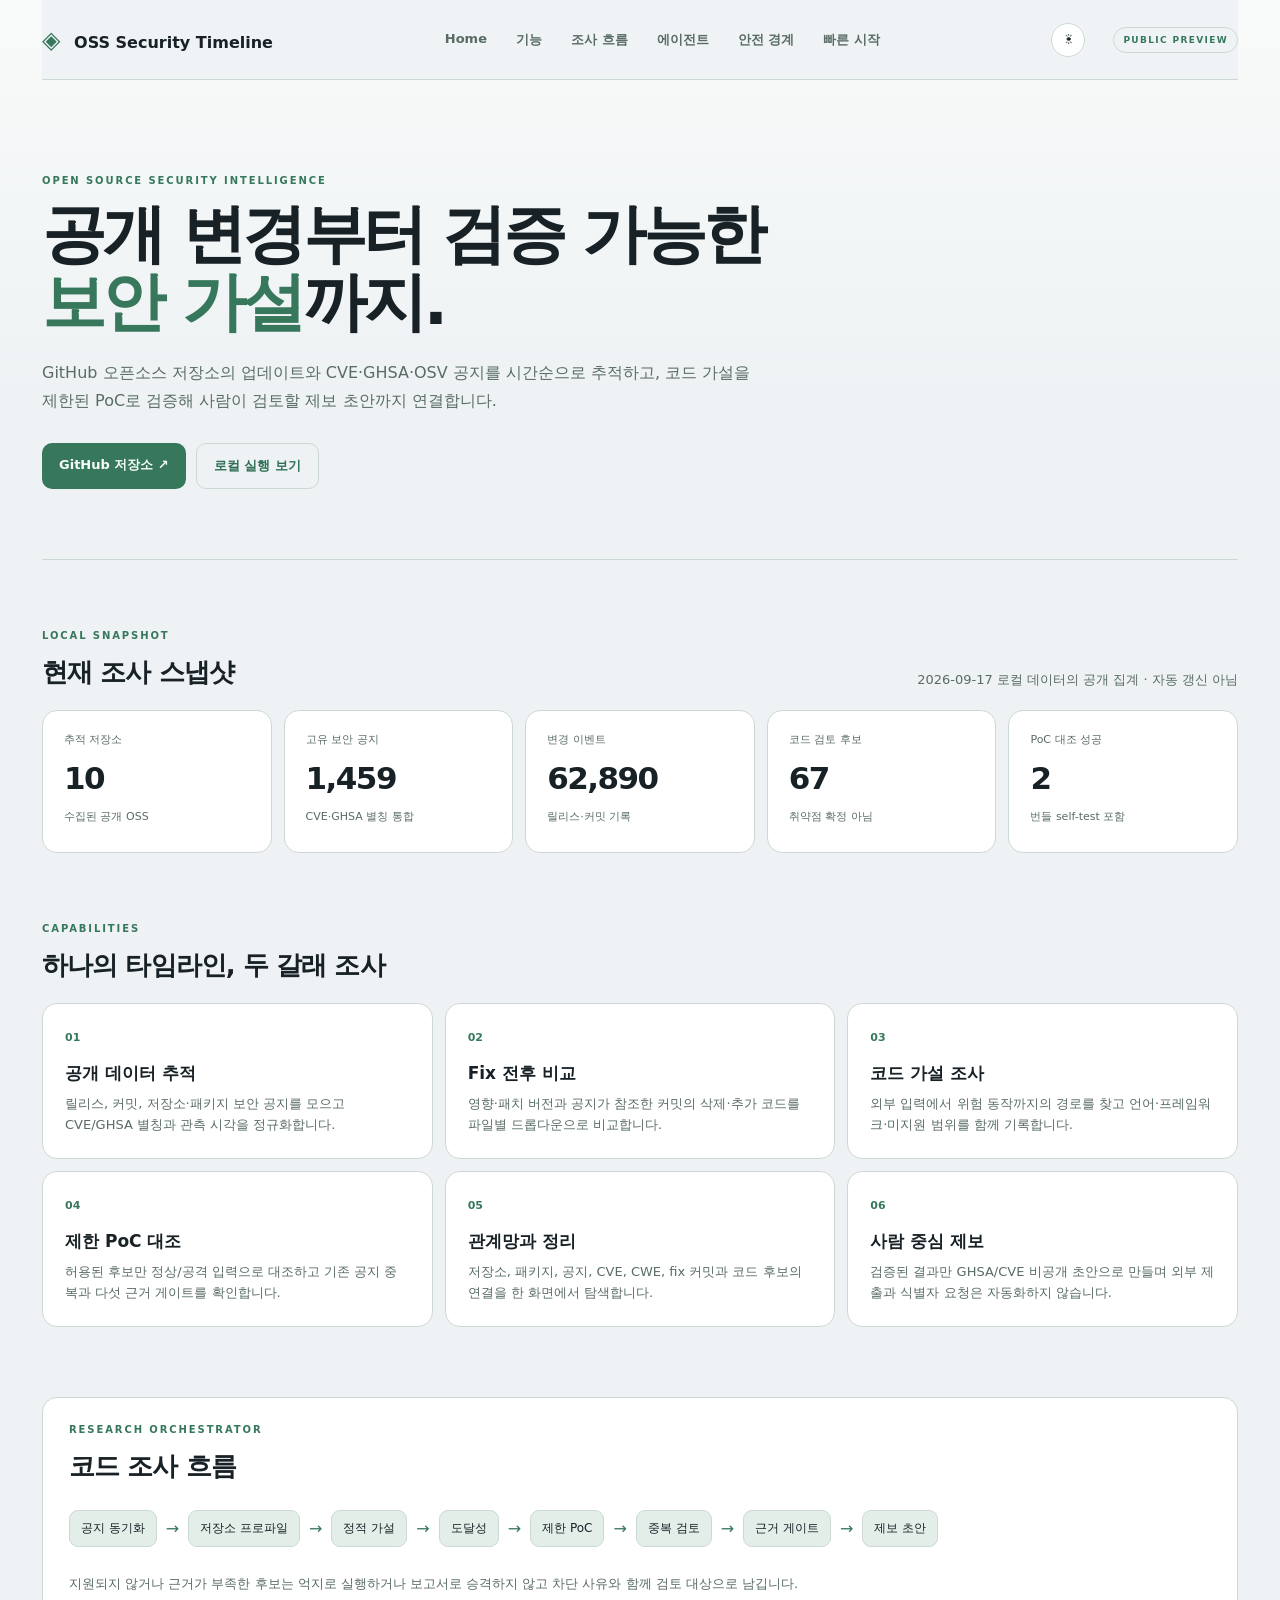
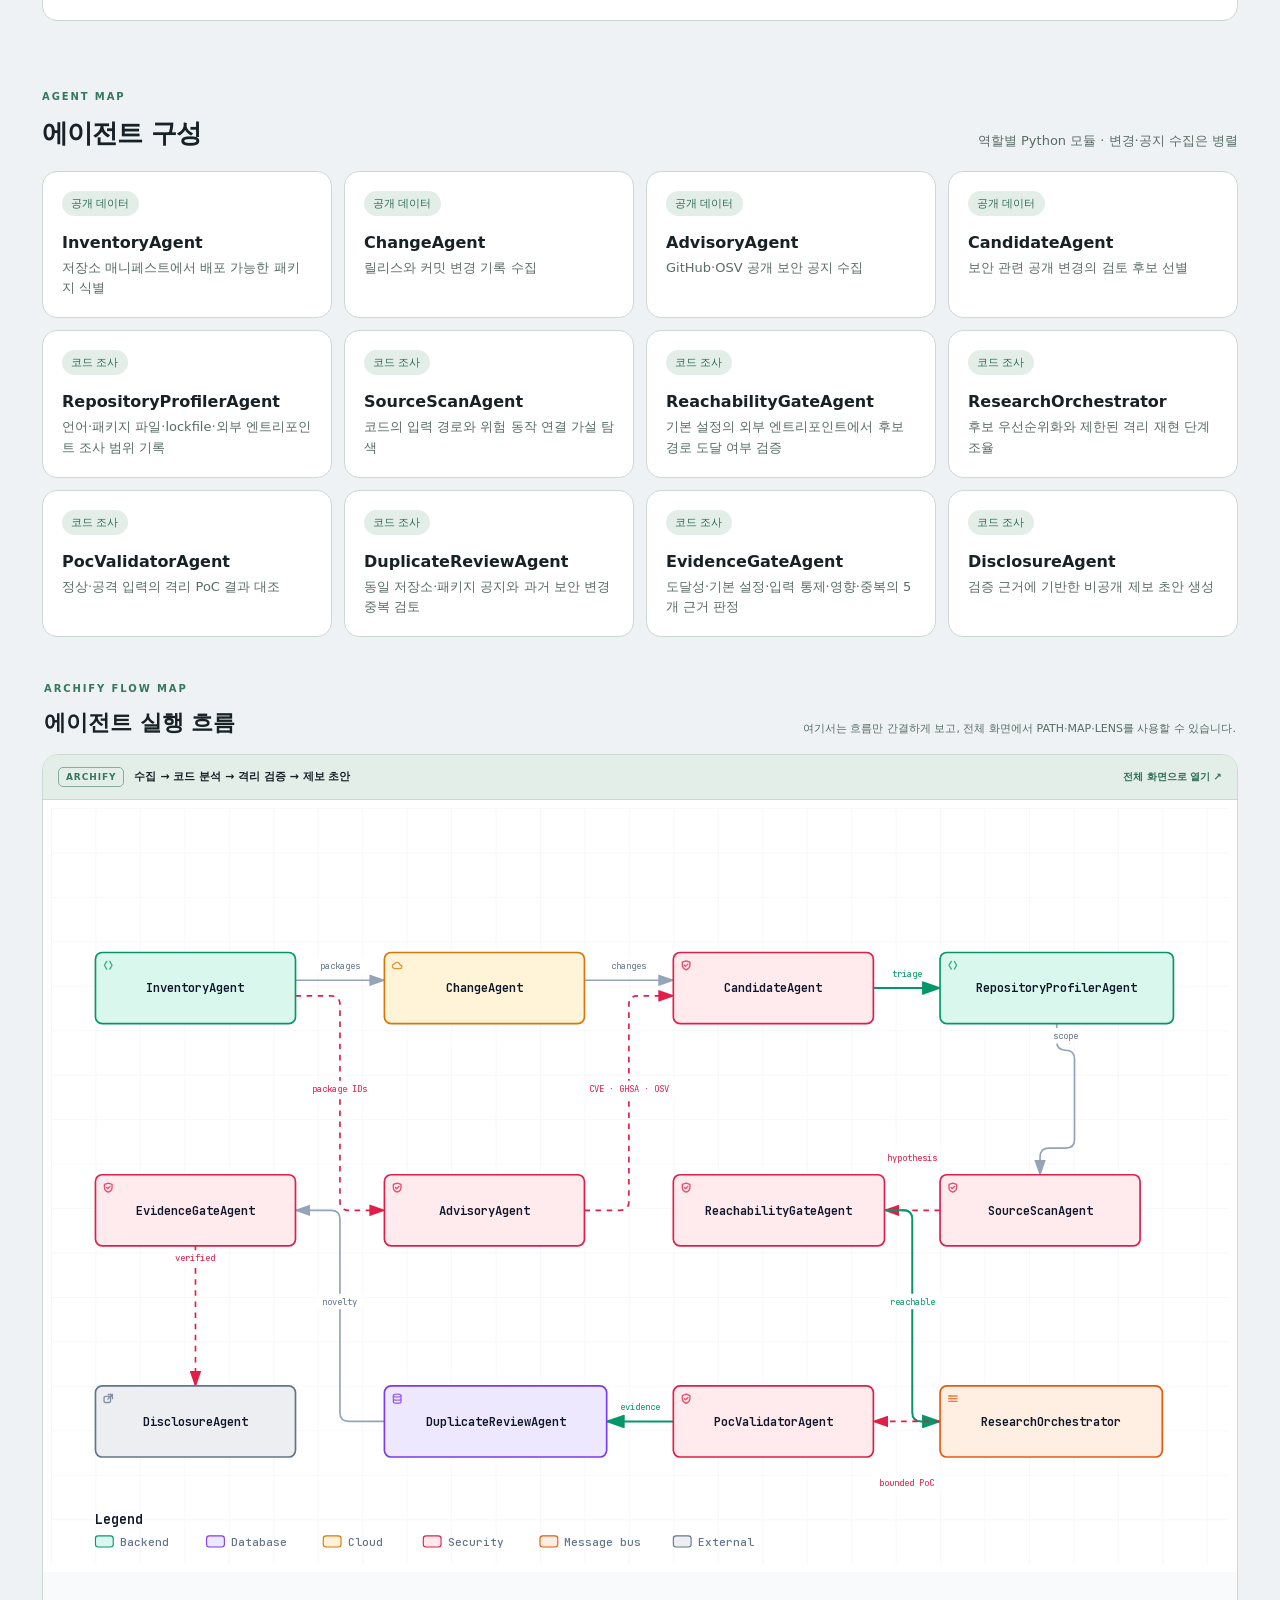
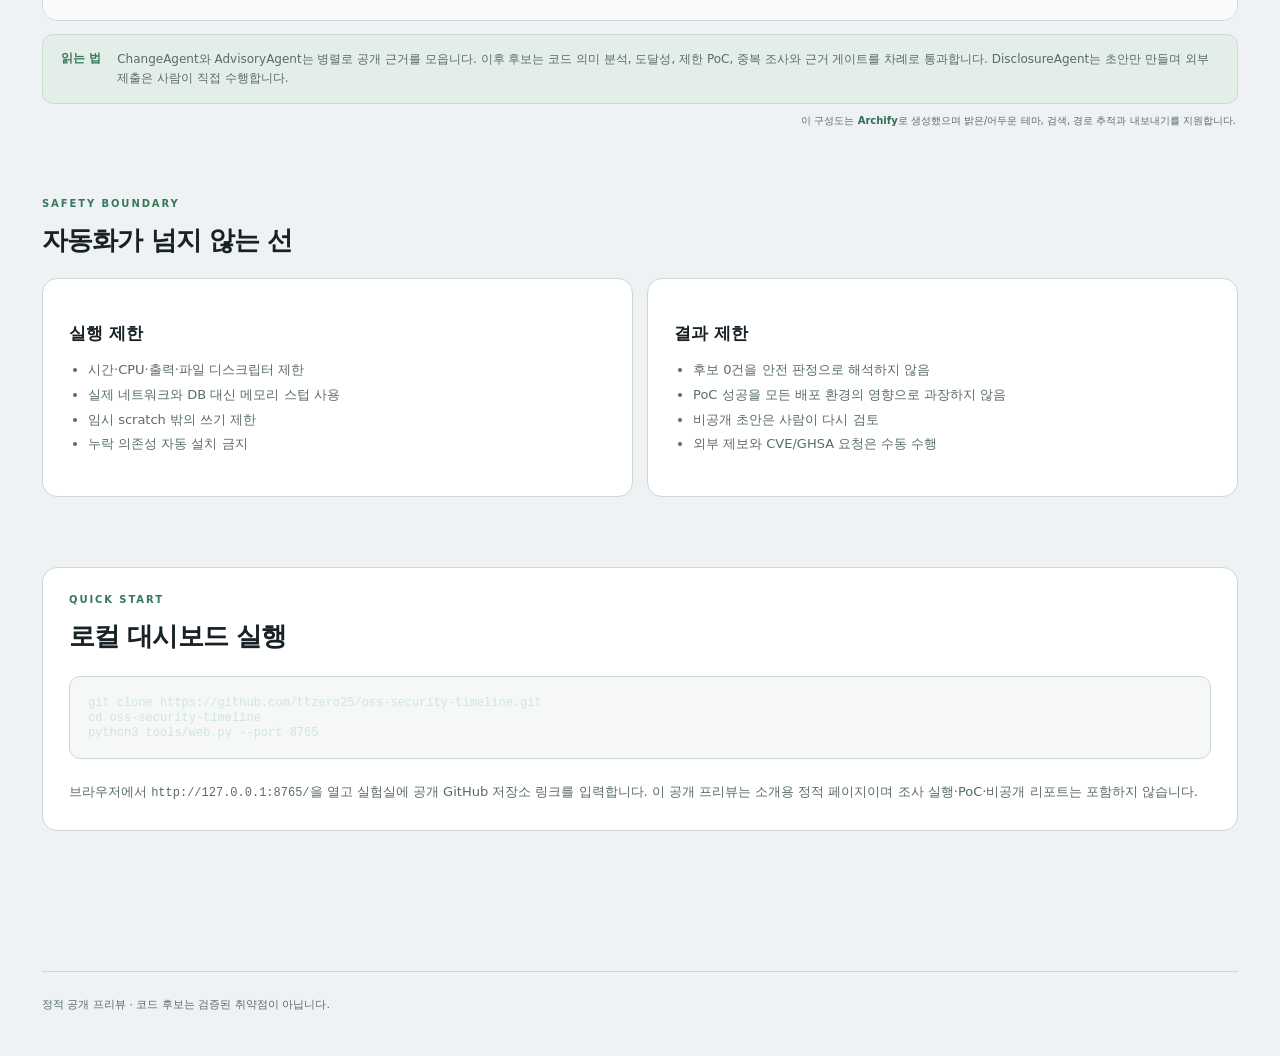
==== commit 80b653be: "simplify embedded Archify diagram" ====
--- a/site/index.html
+++ b/site/index.html
@@ -94,7 +94,7 @@
         </div>
         <div class="agent-map-heading">
           <div><span class="eyebrow">ARCHIFY FLOW MAP</span><h3>에이전트 실행 흐름</h3></div>
-          <p>노드를 선택하거나 PATH·MAP·LENS 보기로 관계를 탐색하세요.</p>
+          <p>여기서는 흐름만 간결하게 보고, 전체 화면에서 PATH·MAP·LENS를 사용할 수 있습니다.</p>
         </div>
         <div class="agent-map-shell">
           <div class="agent-map-toolbar">
@@ -103,7 +103,7 @@
           </div>
           <iframe
             class="agent-map"
-            src="agent-architecture.html"
+            src="agent-architecture.html?embed=1"
             title="OSS Security Timeline 멀티에이전트 구성도"
             loading="lazy"
           ></iframe>
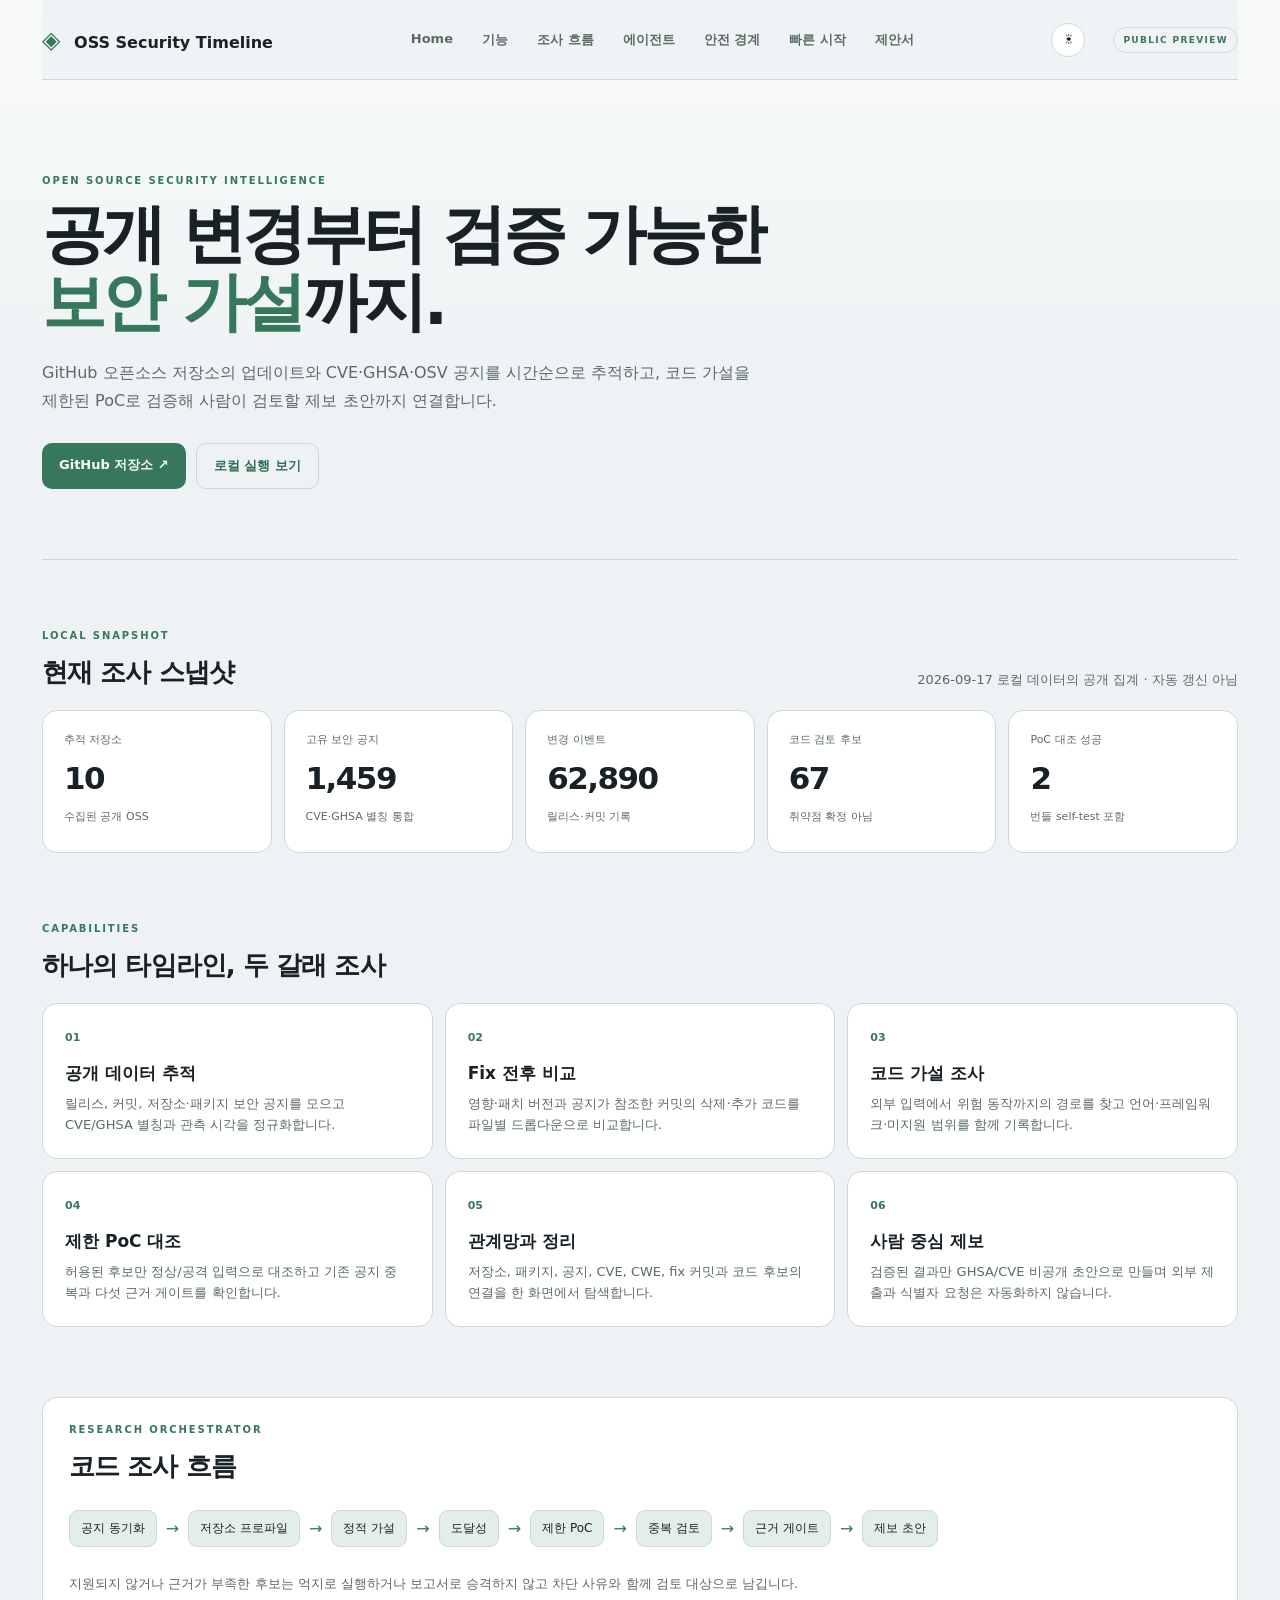
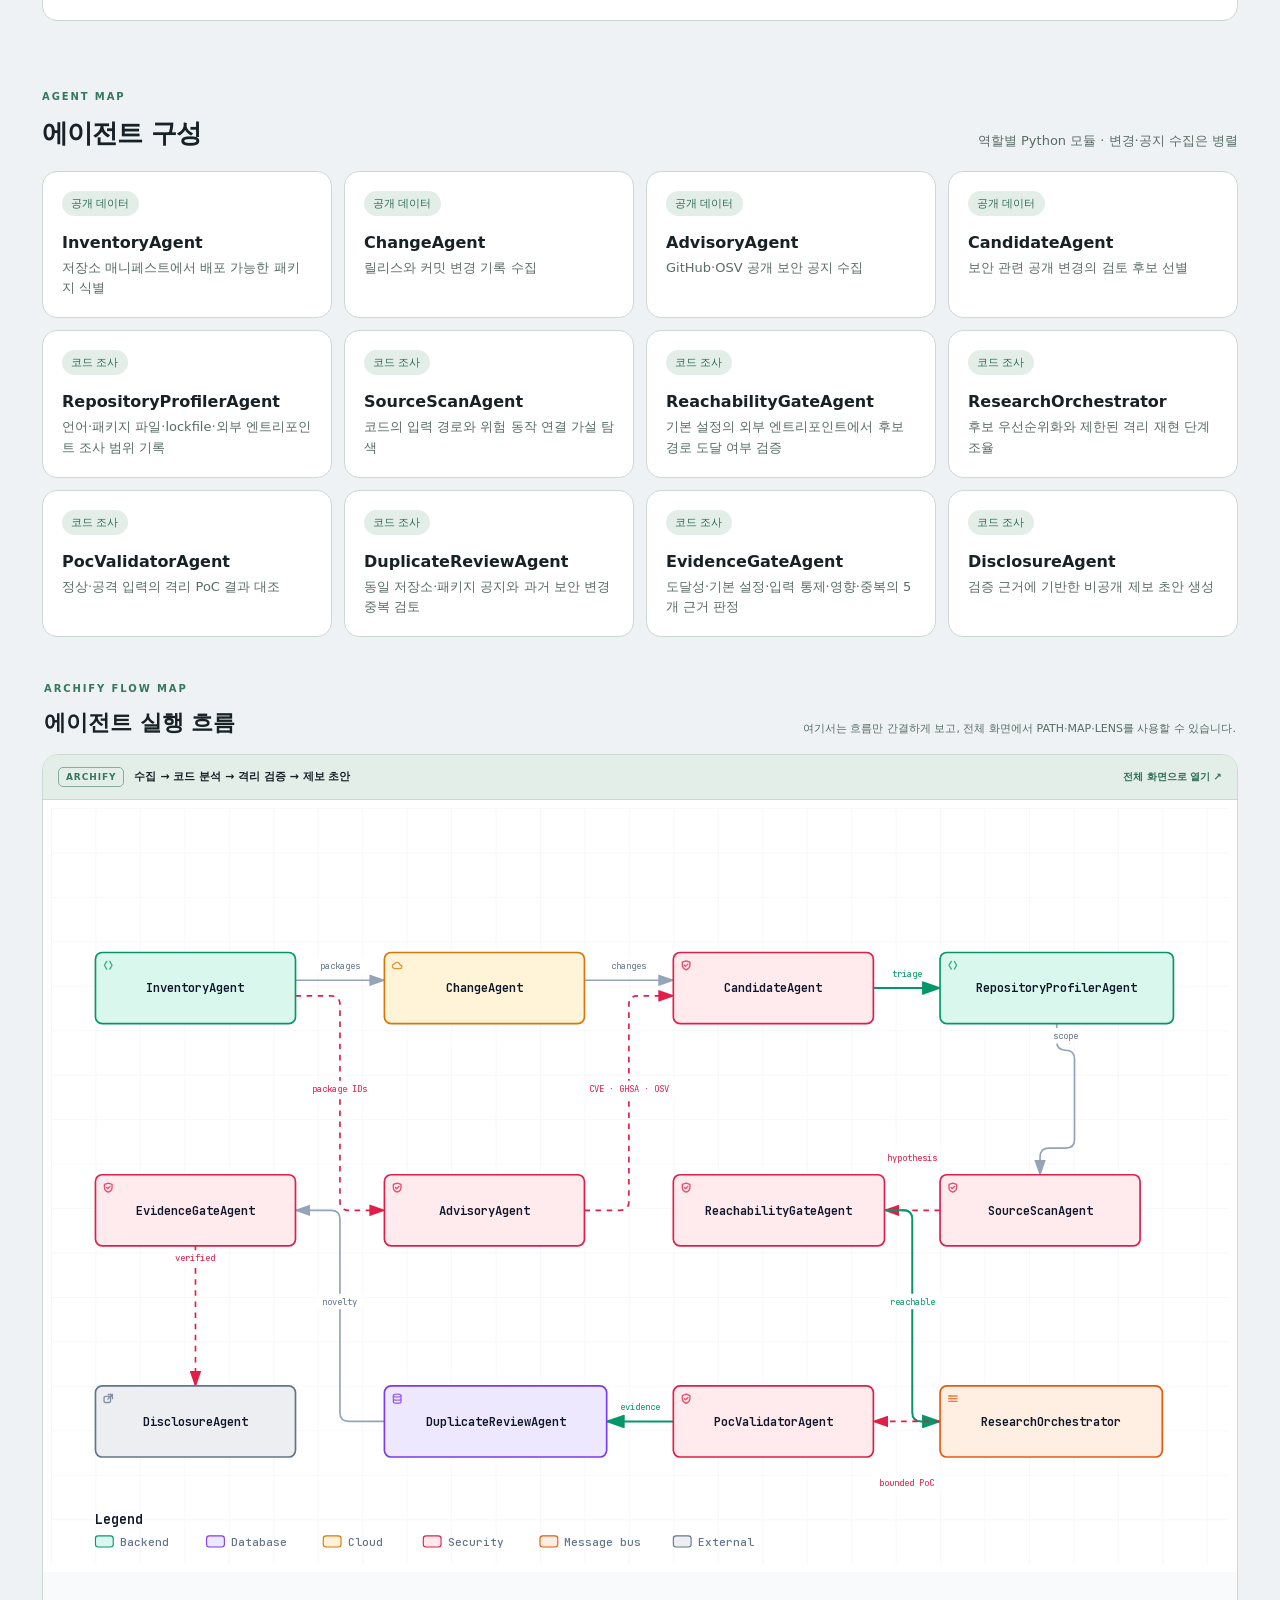
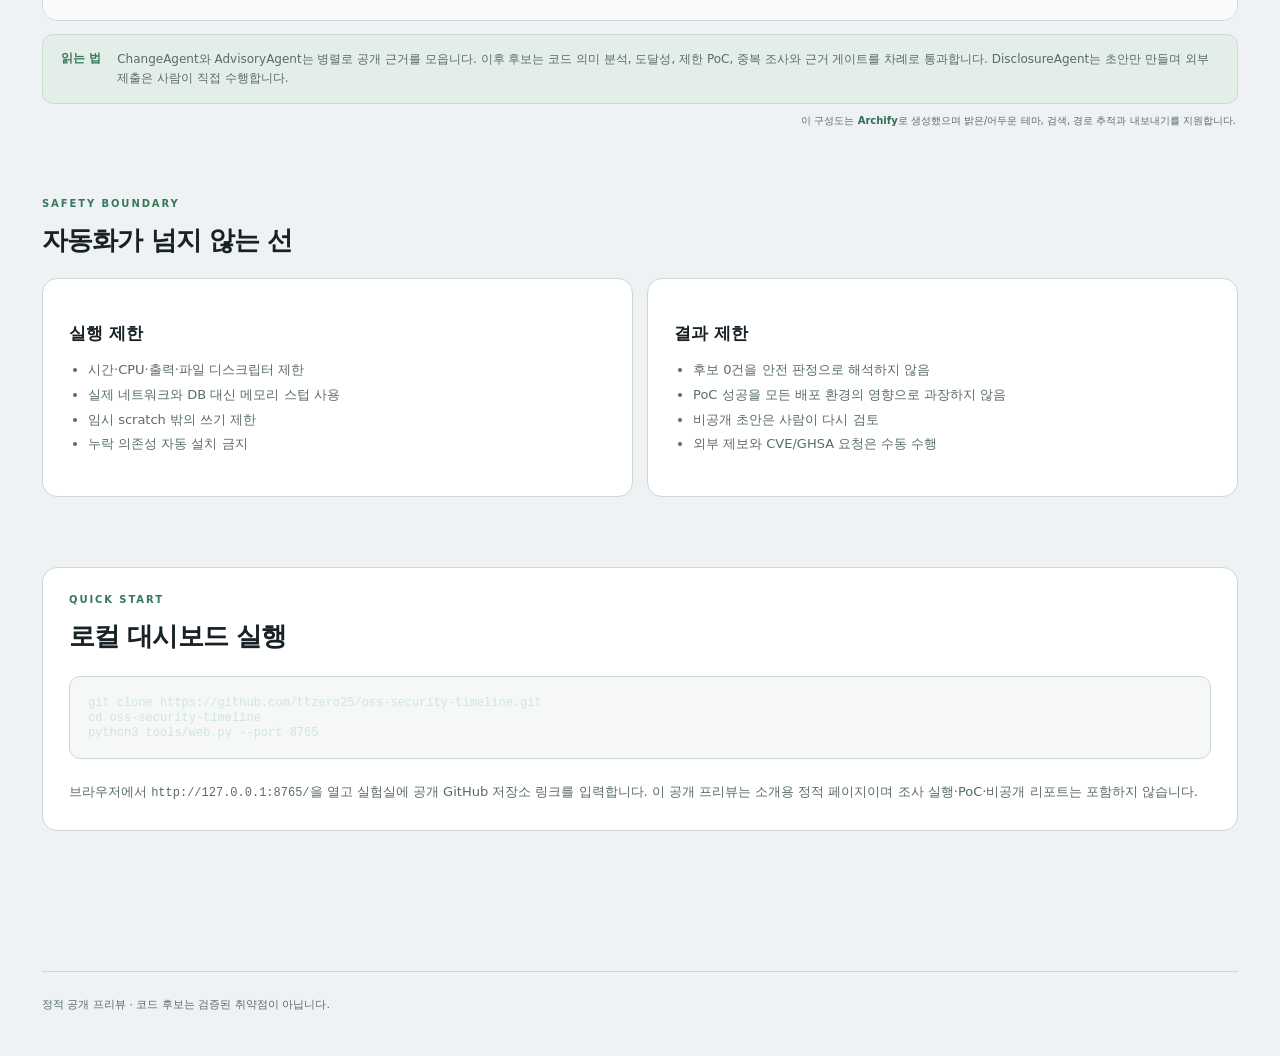
==== commit e9b9daa6: "add project proposal page" ====
--- a/site/index.html
+++ b/site/index.html
@@ -20,6 +20,7 @@
         <a href="#agents">에이전트</a>
         <a href="#safety">안전 경계</a>
         <a href="#start">빠른 시작</a>
+        <a href="proposal.html">제안서</a>
       </nav>
       <button id="theme-toggle" type="button" aria-label="낮과 밤 밝기 전환">☾</button>
       <span class="badge">PUBLIC PREVIEW</span>
